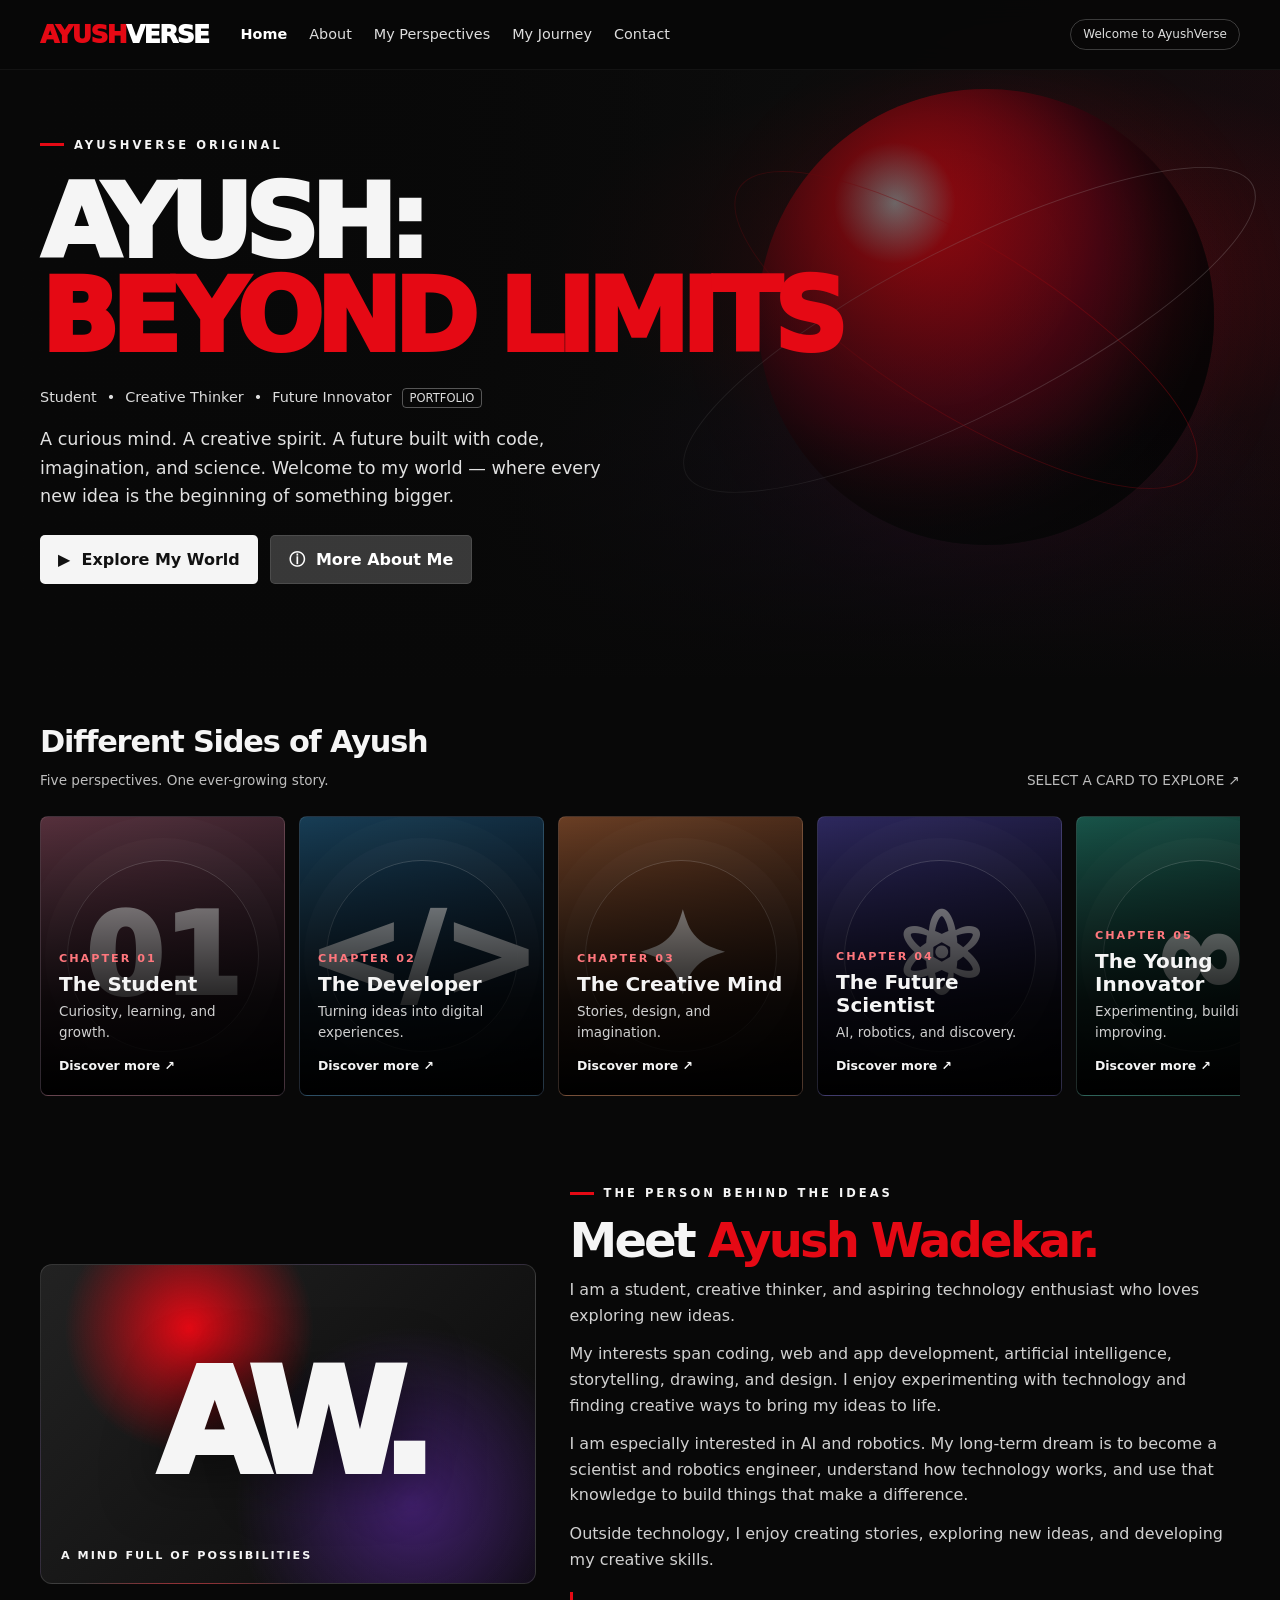
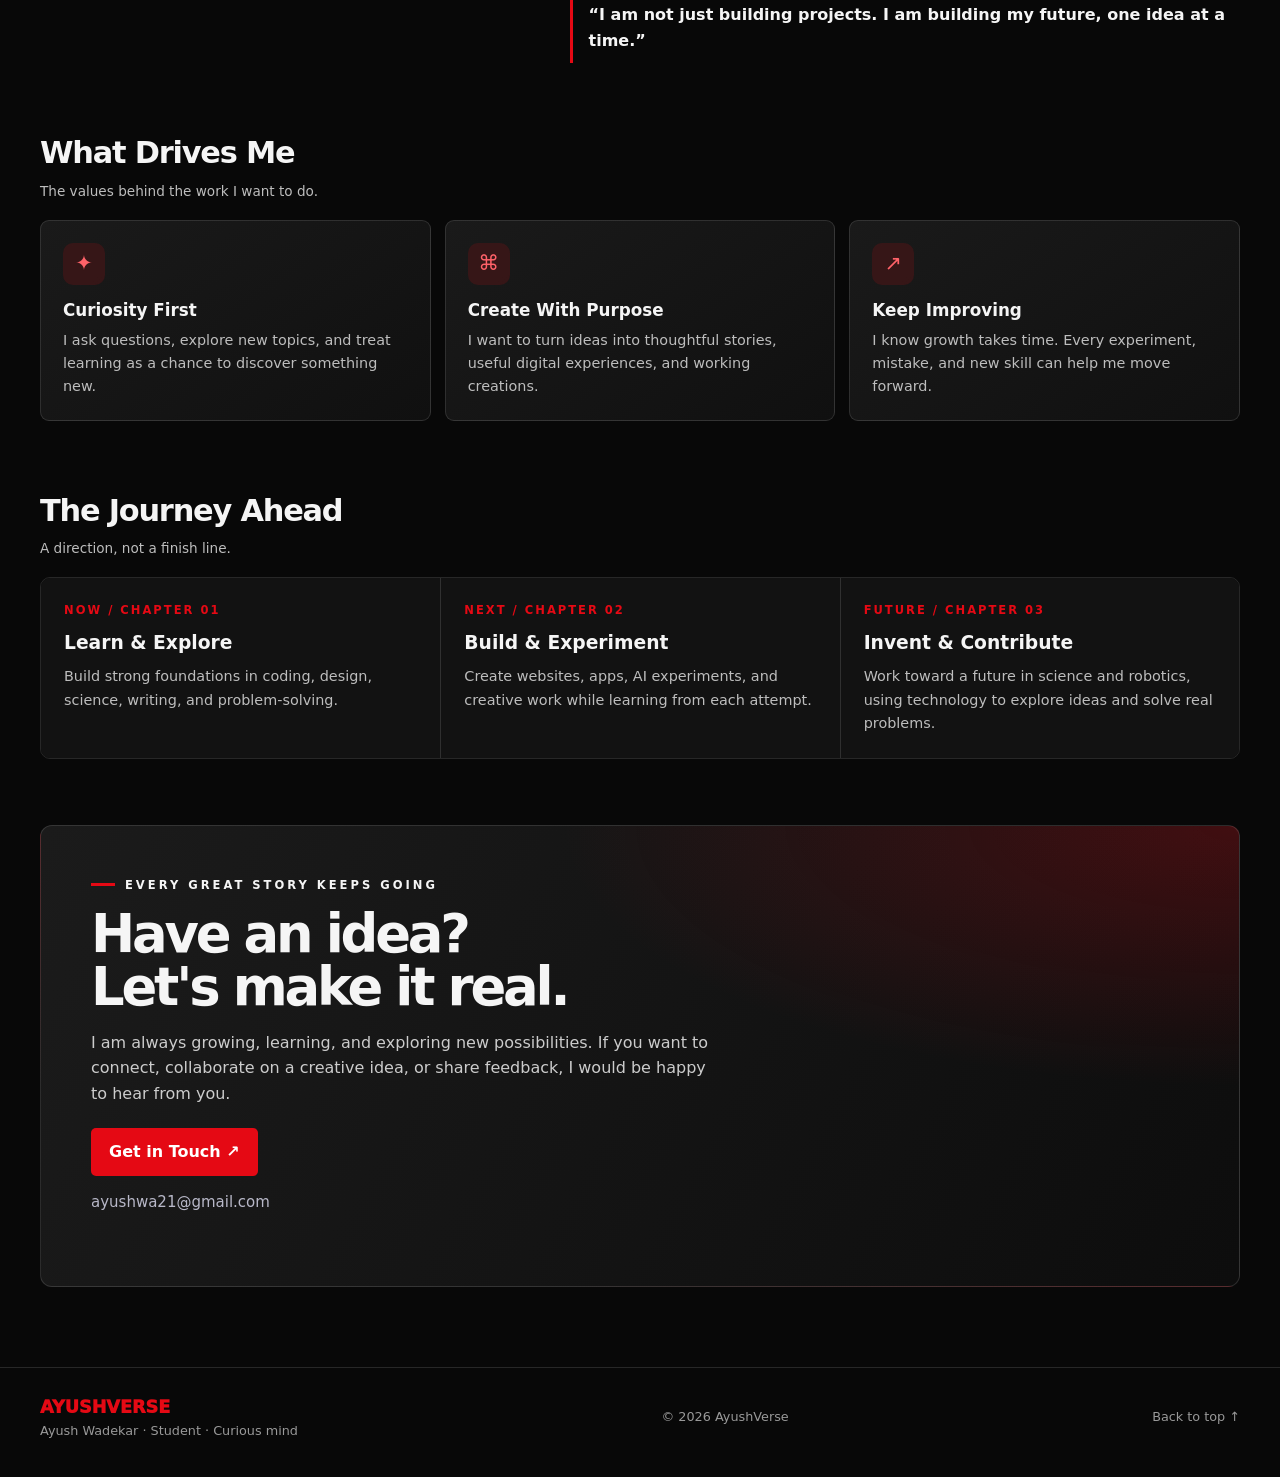
==== AyushVerse_Portfolio/AyushVerse_Portfolio/index.html @ e29a77bb "Update index.html" ====
<!DOCTYPE html>
<html lang="en">
<head>
  <meta charset="UTF-8">
  <meta name="viewport" content="width=device-width, initial-scale=1">
  <meta name="theme-color" content="#080808">
  <meta name="description" content="Ayush Wadekar — student, creative thinker, aspiring developer, and future scientist and robotics engineer.">

  <title>AyushVerse | Ayush: Beyond Limits</title>

  <!-- Intro animation stylesheet -->
  <link rel="stylesheet" href="style.css">

  <!-- Intro animation controller -->
  <script src="script.js" defer></script>

  <style>
    :root {
      --bg: #080808;
      --panel: #171717;
      --text: #f5f5f5;
      --muted: #bdbdbd;
      --red: #e50914;
      --line: #ffffff20;
      --max: 1200px;
    }

    * { box-sizing: border-box; }

    html {
      scroll-behavior: smooth;
      scroll-padding-top: 78px;
    }

    body {
      margin: 0;
      background: var(--bg);
      color: var(--text);
      font-family: Inter, system-ui, -apple-system, "Segoe UI", sans-serif;
      line-height: 1.6;
    }

    a { color: inherit; text-decoration: none; }
    button { font: inherit; }

    .nav {
      height: 70px;
      position: fixed;
      inset: 0 0 auto;
      z-index: 20;
      background: #080808ef;
      backdrop-filter: blur(14px);
      border-bottom: 1px solid #ffffff0c;
    }

    .navin {
      height: 100%;
      width: min(var(--max), calc(100% - 40px));
      margin: auto;
      display: flex;
      align-items: center;
      gap: 32px;
    }

    .brand {
      font-weight: 950;
      letter-spacing: -1.5px;
      font-size: 1.55rem;
      color: var(--red);
      white-space: nowrap;
    }

    .brand span { color: white; }

    .links {
      display: flex;
      gap: 22px;
      color: #ddd;
      font-size: .9rem;
    }

    .links a:hover,
    .links a.active {
      color: white;
      font-weight: 700;
    }

    .navtag {
      margin-left: auto;
      border: 1px solid #ffffff35;
      border-radius: 30px;
      padding: 5px 12px;
      color: #ddd;
      font-size: .75rem;
    }

    .menu {
      display: none;
      background: transparent;
      color: white;
      border: 1px solid var(--line);
      border-radius: 7px;
      padding: 6px 10px;
    }

    .hero {
      min-height: 680px;
      display: flex;
      align-items: center;
      position: relative;
      overflow: hidden;
      padding: 125px 24px 85px;
      background:
        radial-gradient(ellipse at 78% 38%, #e509143d, transparent 32%),
        radial-gradient(ellipse at 70% 80%, #51207838, transparent 32%),
        linear-gradient(110deg, #080808, #101010 55%, #1c090e);
    }

    .hero:after {
      content: "";
      position: absolute;
      inset: 0;
      pointer-events: none;
      background:
        linear-gradient(90deg, #080808 0%, #080808e8 34%, #08080852 76%, #08080825),
        linear-gradient(0deg, #080808, transparent 38%);
    }

    .art {
      position: absolute;
      width: min(56vw, 670px);
      height: 560px;
      right: 1%;
      top: 9%;
      opacity: .8;
    }

    .orb {
      position: absolute;
      width: 68%;
      aspect-ratio: 1;
      right: 8%;
      top: 5%;
      border-radius: 50%;
      background: radial-gradient(circle at 30% 25%, #ffffffc9, #e50914 13%, #640416 45%, #080808 73%);
      box-shadow: inset -45px -40px 80px #000b, 0 0 100px #e5091420;
    }

    .ring {
      position: absolute;
      width: 95%;
      height: 30%;
      top: 33%;
      right: -3%;
      border: 1px solid #ffffff40;
      border-radius: 50%;
      transform: rotate(-27deg);
    }

    .ring.r2 {
      width: 80%;
      right: 5%;
      transform: rotate(32deg);
      border-color: #e5091470;
    }

    .hero-in {
      width: min(var(--max), 100%);
      margin: auto;
      position: relative;
      z-index: 2;
    }

    .eyebrow {
      text-transform: uppercase;
      font-size: .72rem;
      font-weight: 850;
      letter-spacing: 3px;
      display: flex;
      align-items: center;
      gap: 10px;
    }

    .eyebrow:before {
      content: "";
      height: 3px;
      width: 24px;
      background: var(--red);
    }

    h1 {
      font-size: clamp(3.4rem, 8vw, 7.4rem);
      line-height: .92;
      letter-spacing: -.075em;
      text-transform: uppercase;
      margin: 22px 0;
      font-weight: 950;
    }

    h1 span {
      display: block;
      color: var(--red);
    }

    .meta {
      display: flex;
      flex-wrap: wrap;
      gap: 10px;
      align-items: center;
      color: #ddd;
      font-size: .9rem;
      margin-bottom: 16px;
    }

    .tag {
      border: 1px solid #ffffff50;
      border-radius: 4px;
      padding: 0 7px;
      font-size: .72rem;
    }

    .intro {
      max-width: 580px;
      color: #e1e1e1;
      font-size: 1.1rem;
      margin: 0 0 25px;
    }

    .actions {
      display: flex;
      flex-wrap: wrap;
      gap: 12px;
    }

    .btn {
      display: inline-flex;
      align-items: center;
      gap: 9px;
      justify-content: center;
      padding: 11px 18px;
      border-radius: 5px;
      border: 0;
      font-weight: 800;
      cursor: pointer;
      transition: .2s;
    }

    .btn:hover { transform: translateY(-2px); }
    .white { background: #f5f5f5; color: #111; }
    .gray { background: #ffffff32; color: white; border: 1px solid #ffffff1a; }
    .red { background: var(--red); color: white; }

    .wrap {
      width: min(var(--max), calc(100% - 44px));
      margin: auto;
    }

    .section { padding: 38px 0 28px; }

    .heading {
      display: flex;
      justify-content: space-between;
      align-items: end;
      gap: 18px;
      margin-bottom: 17px;
    }

    .heading h2 {
      font-size: clamp(1.4rem, 3vw, 1.9rem);
      letter-spacing: -.04em;
      margin: 0;
    }

    .heading p {
      color: var(--muted);
      font-size: .85rem;
      margin: 3px 0 0;
    }

    .cards {
      display: grid;
      grid-auto-flow: column;
      grid-auto-columns: 245px;
      gap: 14px;
      overflow-x: auto;
      padding: 8px 3px 22px;
      scroll-snap-type: x mandatory;
      scrollbar-color: #444 transparent;
    }

    .card {
      height: 280px;
      position: relative;
      isolation: isolate;
      overflow: hidden;
      border: 1px solid #ffffff18;
      border-radius: 8px;
      cursor: pointer;
      scroll-snap-align: start;
      background: linear-gradient(145deg, var(--c1), var(--c2));
      transition: transform .22s, box-shadow .22s;
    }

    .card:hover,
    .card:focus-visible {
      transform: scale(1.035);
      box-shadow: 0 15px 38px #0009;
      outline: none;
    }

    .card:before {
      content: "";
      position: absolute;
      inset: 0;
      z-index: -1;
      background: linear-gradient(0deg, #000 0%, #000c 34%, transparent 100%);
    }

    .symbol {
      position: absolute;
      z-index: -2;
      inset: 0;
      display: grid;
      place-items: center;
      font-size: 7rem;
      font-weight: 950;
      opacity: .7;
    }

    .symbol:after {
      content: "";
      position: absolute;
      width: 190px;
      height: 190px;
      border: 1px solid #ffffff50;
      border-radius: 50%;
      box-shadow: 0 0 0 22px #ffffff09, 0 0 0 45px #ffffff06;
    }

    .cardtext {
      position: absolute;
      bottom: 0;
      padding: 18px;
    }

    .num {
      font-size: .7rem;
      letter-spacing: 2px;
      font-weight: 900;
      color: #ff777d;
    }

    .card h3 {
      font-size: 1.25rem;
      line-height: 1.15;
      margin: 5px 0;
    }

    .card p {
      font-size: .84rem;
      color: #d0d0d0;
      margin: 0;
    }

    .more {
      display: inline-block;
      margin-top: 12px;
      font-weight: 800;
      font-size: .78rem;
    }

    .about {
      display: grid;
      grid-template-columns: .85fr 1.15fr;
      gap: 34px;
      align-items: center;
    }

    .portrait {
      min-height: 320px;
      border: 1px solid var(--line);
      border-radius: 12px;
      display: grid;
      place-items: center;
      position: relative;
      overflow: hidden;
      background:
        radial-gradient(circle at 30% 20%, #e50914, transparent 29%),
        radial-gradient(circle at 75% 75%, #41206d, transparent 40%),
        linear-gradient(135deg, #222, #090909);
    }

    .monogram {
      font-size: clamp(6rem, 12vw, 9rem);
      font-weight: 1000;
      letter-spacing: -.1em;
      text-shadow: 0 8px 55px #0009;
    }

    .stamp {
      position: absolute;
      bottom: 18px;
      left: 20px;
      font-size: .7rem;
      font-weight: 800;
      letter-spacing: 2px;
    }

    .about h2 {
      font-size: clamp(2rem, 4vw, 3rem);
      line-height: 1.05;
      letter-spacing: -.06em;
      margin: 12px 0;
    }

    .about h2 span { color: var(--red); }

    .about p {
      color: #d0d0d0;
      margin: 0 0 13px;
    }

    .quote {
      border-left: 3px solid var(--red);
      padding: 10px 0 10px 16px;
      margin-top: 20px;
      font-weight: 800;
    }

    .values {
      display: grid;
      grid-template-columns: repeat(3, 1fr);
      gap: 14px;
    }

    .value {
      padding: 22px;
      border: 1px solid var(--line);
      border-radius: 9px;
      background: linear-gradient(145deg, #1a1a1a, #101010);
    }

    .ico {
      width: 42px;
      height: 42px;
      display: grid;
      place-items: center;
      background: #e5091424;
      color: #ff6269;
      border-radius: 10px;
      font-size: 1.3rem;
    }

    .value h3 {
      margin: 12px 0 5px;
      font-size: 1.05rem;
    }

    .value p,
    .step p {
      margin: 0;
      color: var(--muted);
      font-size: .9rem;
    }

    .journey {
      display: grid;
      grid-template-columns: repeat(3, 1fr);
      border: 1px solid var(--line);
      border-radius: 10px;
      overflow: hidden;
    }

    .step {
      padding: 23px;
      background: #121212;
    }

    .step + .step { border-left: 1px solid var(--line); }

    .stepnum {
      font-size: .72rem;
      color: var(--red);
      letter-spacing: 2px;
      font-weight: 900;
    }

    .step h3 { margin: 8px 0; }

    .contact {
      border: 1px solid var(--line);
      border-radius: 12px;
      padding: clamp(26px, 5vw, 50px);
      background:
        radial-gradient(ellipse at 100% 0%, #e509143b, transparent 40%),
        linear-gradient(120deg, #1b1b1b, #0d0d0d);
    }

    .contact h2 {
      font-size: clamp(2rem, 5vw, 3.3rem);
      line-height: 1;
      letter-spacing: -.06em;
      margin: 14px 0;
    }

    .contact p {
      max-width: 620px;
      color: #ccc;
      margin-bottom: 22px;
    }

    .contact-email {
      margin-top: 14px;
      font-size: 15px;
    }

    .contact-email a {
      color: #b8b8c8;
      text-decoration: none;
      transition: color .3s ease;
    }

    .contact-email a:hover { color: var(--red); }

    footer {
      margin-top: 52px;
      border-top: 1px solid var(--line);
      padding: 25px 0 35px;
      color: #999;
      font-size: .8rem;
    }

    .foot {
      display: flex;
      align-items: center;
      justify-content: space-between;
      gap: 15px;
      flex-wrap: wrap;
    }

    .footbrand {
      font-size: 1.1rem;
      font-weight: 950;
      color: var(--red);
    }

    .modalbg {
      position: fixed;
      z-index: 80;
      inset: 0;
      background: #000c;
      backdrop-filter: blur(8px);
      display: none;
      align-items: center;
      justify-content: center;
      padding: 20px;
    }

    .modalbg.open { display: flex; }

    .modal {
      width: min(620px, 100%);
      border: 1px solid #ffffff2b;
      border-radius: 12px;
      overflow: hidden;
      background: #171717;
      box-shadow: 0 24px 90px #000b;
      animation: pop .18s ease-out;
    }

    .modalhead {
      padding: 24px 26px;
      background: linear-gradient(120deg, #301014, #171717);
      border-bottom: 1px solid var(--line);
    }

    .close {
      float: right;
      background: #0005;
      color: white;
      border: 1px solid #ffffff45;
      border-radius: 50%;
      width: 34px;
      height: 34px;
      font-size: 1.2rem;
      cursor: pointer;
    }

    .modalhead h2 {
      font-size: 2rem;
      line-height: 1.1;
      margin: 13px 0 0;
      letter-spacing: -.05em;
    }

    .modalbody { padding: 23px 26px 27px; }

    .modalbody p {
      color: #d0d0d0;
      margin: 0 0 13px;
    }

    .tags {
      display: flex;
      gap: 8px;
      flex-wrap: wrap;
      margin-top: 17px;
    }

    .tags span {
      border: 1px solid var(--line);
      border-radius: 30px;
      padding: 4px 10px;
      font-size: .78rem;
      color: #ddd;
    }

    .reveal {
      opacity: 0;
      transform: translateY(17px);
      transition: opacity .6s, transform .6s;
    }

    .reveal.visible {
      opacity: 1;
      transform: none;
    }

    @keyframes pop {
      from { opacity: 0; transform: translateY(8px); }
      to { opacity: 1; transform: none; }
    }

    @media (max-width: 800px) {
      .navin { gap: 18px; }
      .links { gap: 13px; font-size: .82rem; }
      .navtag { display: none; }
      .art { right: -18%; width: 75vw; opacity: .55; }
      .about { grid-template-columns: 1fr; }
      .portrait { min-height: 235px; }
      .values { grid-template-columns: 1fr 1fr; }
    }

    @media (max-width: 620px) {
      .nav { height: 63px; }
      .navin { width: calc(100% - 28px); }
      .brand { font-size: 1.35rem; }
      .menu { display: block; margin-left: auto; }

      .links {
        display: none;
        position: absolute;
        top: 62px;
        left: 0;
        right: 0;
        padding: 18px 22px 22px;
        background: #080808f7;
        border-bottom: 1px solid var(--line);
        flex-direction: column;
        align-items: flex-start;
        gap: 16px;
      }

      .links.open { display: flex; }

      .hero {
        min-height: 630px;
        padding: 108px 20px 70px;
      }

      .art {
        width: 100vw;
        right: -43%;
        top: 7%;
        opacity: .36;
      }

      .hero:after {
        background:
          linear-gradient(90deg, #080808b8, #08080877),
          linear-gradient(0deg, #080808, transparent 55%);
      }

      .wrap { width: calc(100% - 32px); }
      .section { padding: 30px 0 23px; }

      .heading {
        align-items: flex-start;
        flex-direction: column;
        gap: 2px;
      }

      .cards { grid-auto-columns: 220px; }
      .values, .journey { grid-template-columns: 1fr; }

      .step + .step {
        border-left: 0;
        border-top: 1px solid var(--line);
      }

      .modalhead,
      .modalbody {
        padding-left: 20px;
        padding-right: 20px;
      }
    }

    @media (prefers-reduced-motion: reduce) {
      *,
      *:before,
      *:after {
        scroll-behavior: auto !important;
        animation-duration: .01ms !important;
        transition-duration: .01ms !important;
      }

      .reveal {
        opacity: 1;
        transform: none;
      }
    }
  </style>
</head>

<body>

  <!-- NETFLIX-INSPIRED OPENING ANIMATION -->
  <div id="intro-screen" aria-label="AyushVerse intro">
    <div class="intro-glow"></div>
    <div class="intro-mark">A</div>
    <div class="intro-name">AYUSHVERSE</div>
  </div>

  <!-- NAVIGATION -->
  <header class="nav">
    <div class="navin">
      <a class="brand" href="#home">AYUSH<span>VERSE</span></a>

      <nav class="links" id="links">
        <a href="#home" class="active">Home</a>
        <a href="#about">About</a>
        <a href="#perspectives">My Perspectives</a>
        <a href="#journey">My Journey</a>
        <a href="#contact">Contact</a>
      </nav>

      <span class="navtag">Welcome to AyushVerse</span>

      <button
        class="menu"
        id="menu"
        aria-label="Toggle navigation"
        aria-expanded="false"
      >☰</button>
    </div>
  </header>

  <main>

    <!-- HERO -->
    <section class="hero" id="home">
      <div class="art" aria-hidden="true">
        <div class="orb"></div>
        <div class="ring"></div>
        <div class="ring r2"></div>
      </div>

      <div class="hero-in">
        <div class="eyebrow">AYUSHVERSE ORIGINAL</div>

        <h1>AYUSH:<span>BEYOND LIMITS</span></h1>

        <div class="meta">
          <span>Student</span> •
          <span>Creative Thinker</span> •
          <span>Future Innovator</span>
          <span class="tag">PORTFOLIO</span>
        </div>

        <p class="intro">
          A curious mind. A creative spirit. A future built with code,
          imagination, and science.
          Welcome to my world — where every new idea is the beginning
          of something bigger.
        </p>

        <div class="actions">
          <a class="btn white" href="#perspectives">
            ▶ &nbsp;Explore My World
          </a>

          <a class="btn gray" href="#about">
            ⓘ &nbsp;More About Me
          </a>
        </div>
      </div>
    </section>

    <div class="wrap">

      <!-- FIVE PERSPECTIVES -->
      <section class="section reveal" id="perspectives">
        <div class="heading">
          <div>
            <h2>Different Sides of Ayush</h2>
            <p>Five perspectives. One ever-growing story.</p>
          </div>
          <p>SELECT A CARD TO EXPLORE ↗</p>
        </div>

        <div class="cards">

          <article class="card" tabindex="0" role="button"
            data-card="student"
            style="--c1:#56303c;--c2:#171018">
            <div class="symbol">01</div>
            <div class="cardtext">
              <div class="num">CHAPTER 01</div>
              <h3>The Student</h3>
              <p>Curiosity, learning, and growth.</p>
              <span class="more">Discover more ↗</span>
            </div>
          </article>

          <article class="card" tabindex="0" role="button"
            data-card="developer"
            style="--c1:#173d55;--c2:#080e19">
            <div class="symbol">&lt;/&gt;</div>
            <div class="cardtext">
              <div class="num">CHAPTER 02</div>
              <h3>The Developer</h3>
              <p>Turning ideas into digital experiences.</p>
              <span class="more">Discover more ↗</span>
            </div>
          </article>

          <article class="card" tabindex="0" role="button"
            data-card="creative"
            style="--c1:#6a3e24;--c2:#1a0e0a">
            <div class="symbol">✦</div>
            <div class="cardtext">
              <div class="num">CHAPTER 03</div>
              <h3>The Creative Mind</h3>
              <p>Stories, design, and imagination.</p>
              <span class="more">Discover more ↗</span>
            </div>
          </article>

          <article class="card" tabindex="0" role="button"
            data-card="scientist"
            style="--c1:#2d285e;--c2:#0a0a18">
            <div class="symbol">⚛</div>
            <div class="cardtext">
              <div class="num">CHAPTER 04</div>
              <h3>The Future Scientist</h3>
              <p>AI, robotics, and discovery.</p>
              <span class="more">Discover more ↗</span>
            </div>
          </article>

          <article class="card" tabindex="0" role="button"
            data-card="innovator"
            style="--c1:#185449;--c2:#081311">
            <div class="symbol">∞</div>
            <div class="cardtext">
              <div class="num">CHAPTER 05</div>
              <h3>The Young Innovator</h3>
              <p>Experimenting, building, and improving.</p>
              <span class="more">Discover more ↗</span>
            </div>
          </article>

        </div>
      </section>

      <!-- ABOUT ME -->
      <section class="section reveal" id="about">
        <div class="about">

          <div class="portrait" aria-label="AyushVerse initials artwork">
            <div class="monogram">AW.</div>
            <div class="stamp">A MIND FULL OF POSSIBILITIES</div>
          </div>

          <div>
            <div class="eyebrow">THE PERSON BEHIND THE IDEAS</div>

            <h2>Meet <span>Ayush Wadekar.</span></h2>

            <p>
              I am a student, creative thinker, and aspiring technology
              enthusiast who loves exploring new ideas.
            </p>

            <p>
              My interests span coding, web and app development,
              artificial intelligence, storytelling, drawing, and design.
              I enjoy experimenting with technology and finding creative
              ways to bring my ideas to life.
            </p>

            <p>
              I am especially interested in AI and robotics. My long-term
              dream is to become a scientist and robotics engineer,
              understand how technology works, and use that knowledge
              to build things that make a difference.
            </p>

            <p>
              Outside technology, I enjoy creating stories, exploring
              new ideas, and developing my creative skills.
            </p>

            <div class="quote">
              “I am not just building projects.
              I am building my future, one idea at a time.”
            </div>
          </div>

        </div>
      </section>

      <!-- VALUES -->
      <section class="section reveal" id="values">
        <div class="heading">
          <div>
            <h2>What Drives Me</h2>
            <p>The values behind the work I want to do.</p>
          </div>
        </div>

        <div class="values">

          <article class="value">
            <div class="ico">✦</div>
            <h3>Curiosity First</h3>
            <p>
              I ask questions, explore new topics, and treat learning
              as a chance to discover something new.
            </p>
          </article>

          <article class="value">
            <div class="ico">⌘</div>
            <h3>Create With Purpose</h3>
            <p>
              I want to turn ideas into thoughtful stories, useful
              digital experiences, and working creations.
            </p>
          </article>

          <article class="value">
            <div class="ico">↗</div>
            <h3>Keep Improving</h3>
            <p>
              I know growth takes time. Every experiment, mistake,
              and new skill can help me move forward.
            </p>
          </article>

        </div>
      </section>

      <!-- JOURNEY -->
      <section class="section reveal" id="journey">
        <div class="heading">
          <div>
            <h2>The Journey Ahead</h2>
            <p>A direction, not a finish line.</p>
          </div>
        </div>

        <div class="journey">

          <article class="step">
            <div class="stepnum">NOW / CHAPTER 01</div>
            <h3>Learn &amp; Explore</h3>
            <p>
              Build strong foundations in coding, design, science,
              writing, and problem-solving.
            </p>
          </article>

          <article class="step">
            <div class="stepnum">NEXT / CHAPTER 02</div>
            <h3>Build &amp; Experiment</h3>
            <p>
              Create websites, apps, AI experiments, and creative work
              while learning from each attempt.
            </p>
          </article>

          <article class="step">
            <div class="stepnum">FUTURE / CHAPTER 03</div>
            <h3>Invent &amp; Contribute</h3>
            <p>
              Work toward a future in science and robotics, using
              technology to explore ideas and solve real problems.
            </p>
          </article>

        </div>
      </section>

      <!-- CONTACT -->
      <section class="section reveal" id="contact">
        <div class="contact">
          <div class="eyebrow">EVERY GREAT STORY KEEPS GOING</div>

          <h2>Have an idea?<br>Let's make it real.</h2>

          <p>
            I am always growing, learning, and exploring new possibilities.
            If you want to connect, collaborate on a creative idea,
            or share feedback, I would be happy to hear from you.
          </p>

          <a class="btn red"
             href="mailto:ayushwa21@gmail.com"
             id="contactBtn">
            Get in Touch ↗
          </a>

          <p class="contact-email">
            <a href="mailto:ayushwa21@gmail.com">
              ayushwa21@gmail.com
            </a>
          </p>
        </div>
      </section>

    </div>
  </main>

  <!-- FOOTER -->
  <footer>
    <div class="wrap foot">
      <div>
        <div class="footbrand">AYUSHVERSE</div>
        <div>Ayush Wadekar · Student · Curious mind</div>
      </div>

      <div>© <span id="year"></span> AyushVerse</div>

      <a href="#home">Back to top ↑</a>
    </div>
  </footer>

  <!-- PERSPECTIVE DETAILS MODAL -->
  <div class="modalbg" id="modalbg"
       role="dialog"
       aria-modal="true"
       aria-labelledby="modalTitle">

    <div class="modal">
      <div class="modalhead">
        <button class="close" id="close"
                aria-label="Close dialog">×</button>

        <div class="eyebrow" id="modalEyebrow">CHAPTER</div>
        <h2 id="modalTitle">Perspective</h2>
      </div>

      <div class="modalbody">
        <p id="desc"></p>
        <p id="extra"></p>
        <div class="tags" id="tags"></div>
      </div>
    </div>
  </div>

  <!-- EXISTING WEBSITE JAVASCRIPT -->
  <script>
    const details = {
      student: {
        eyebrow: "CHAPTER 01 · CURIOSITY",
        title: "The Student",
        desc: "I believe learning is more than remembering facts. Every new concept is a chance to ask questions, discover possibilities, and build understanding.",
        extra: "I want to keep developing my knowledge, strengthen my problem-solving skills, and stay open to ideas from different subjects.",
        tags: ["Learning", "Curiosity", "Growth", "Problem-solving"]
      },

      developer: {
        eyebrow: "CHAPTER 02 · DIGITAL BUILDING",
        title: "The Developer",
        desc: "I am learning to turn ideas into digital experiences through programming, website development, and app creation.",
        extra: "My goal is to build useful, beautiful, and functional technology. I treat each project as a chance to practice, experiment, and improve.",
        tags: ["Coding", "Web development", "App development", "Technology"]
      },

      creative: {
        eyebrow: "CHAPTER 03 · IMAGINATION",
        title: "The Creative Mind",
        desc: "I enjoy storytelling, drawing, calligraphy, design, and turning ordinary ideas into something special.",
        extra: "Creativity helps me look at a challenge from different angles and imagine possibilities that may not be obvious at first.",
        tags: ["Storytelling", "Drawing", "Calligraphy", "Design"]
      },

      scientist: {
        eyebrow: "CHAPTER 04 · DISCOVERY",
        title: "The Future Scientist",
        desc: "I am fascinated by artificial intelligence, robotics, science, and the ways intelligent machines can help people.",
        extra: "My long-term dream is to become a scientist and robotics engineer. I want to understand how things work and use that knowledge to build meaningful solutions.",
        tags: ["Artificial intelligence", "Robotics", "Science", "Innovation"]
      },

      innovator: {
        eyebrow: "CHAPTER 05 · WHAT COMES NEXT",
        title: "The Young Innovator",
        desc: "I want to do more than imagine the future. I want to experiment, learn new skills, create, and gradually turn ambitious ideas into reality.",
        extra: "For me, innovation begins with curiosity and grows through practice, patience, and the willingness to try again.",
        tags: ["Vision", "Experimentation", "Building", "Improvement"]
      }
    };

    const bg = document.getElementById("modalbg");
    let previousFocus;

    function openCard(key) {
      const d = details[key];
      if (!d) return;

      previousFocus = document.activeElement;

      document.getElementById("modalEyebrow").textContent = d.eyebrow;
      document.getElementById("modalTitle").textContent = d.title;
      document.getElementById("desc").textContent = d.desc;
      document.getElementById("extra").textContent = d.extra;

      const tags = document.getElementById("tags");

      tags.replaceChildren(
        ...d.tags.map(t => {
          const s = document.createElement("span");
          s.textContent = t;
          return s;
        })
      );

      bg.classList.add("open");
      document.body.style.overflow = "hidden";
      document.getElementById("close").focus();
    }

    function closeModal() {
      bg.classList.remove("open");
      document.body.style.overflow = "";

      if (previousFocus) previousFocus.focus();
    }

    document.querySelectorAll("[data-card]").forEach(card => {
      card.addEventListener("click", () => {
        openCard(card.dataset.card);
      });

      card.addEventListener("keydown", event => {
        if (event.key === "Enter" || event.key === " ") {
          event.preventDefault();
          openCard(card.dataset.card);
        }
      });
    });

    document.getElementById("close").addEventListener("click", closeModal);

    bg.addEventListener("click", event => {
      if (event.target === bg) closeModal();
    });

    document.addEventListener("keydown", event => {
      if (event.key === "Escape" && bg.classList.contains("open")) {
        closeModal();
      }
    });

    const menu = document.getElementById("menu");
    const links = document.getElementById("links");

    menu.addEventListener("click", () => {
      const open = links.classList.toggle("open");

      menu.setAttribute("aria-expanded", String(open));
      menu.textContent = open ? "×" : "☰";
    });

    links.querySelectorAll("a").forEach(link => {
      link.addEventListener("click", () => {
        links.classList.remove("open");
        menu.setAttribute("aria-expanded", "false");
        menu.textContent = "☰";
      });
    });

    document.getElementById("year").textContent =
      new Date().getFullYear();

    const reveal = new IntersectionObserver(entries => {
      entries.forEach(entry => {
        if (entry.isIntersecting) {
          entry.target.classList.add("visible");
          reveal.unobserve(entry.target);
        }
      });
    }, { threshold: 0.12 });

    document.querySelectorAll(".reveal").forEach(element => {
      reveal.observe(element);
    });

    const navObs = new IntersectionObserver(entries => {
      entries.forEach(entry => {
        if (entry.isIntersecting) {
          document.querySelectorAll(".links a").forEach(link => {
            link.classList.toggle(
              "active",
              link.getAttribute("href") === "#" + entry.target.id
            );
          });
        }
      });
    }, { rootMargin: "-35% 0px -55% 0px" });

    ["home", "about", "perspectives", "journey", "contact"].forEach(id => {
      const section = document.getElementById(id);
      if (section) navObs.observe(section);
    });
  </script>

</body>
</html>
---- AyushVerse_Portfolio/AyushVerse_Portfolio/style.css ----
/* AYUSHVERSE CINEMATIC INTRO */

#intro-screen {
  position: fixed;
  inset: 0;
  z-index: 99999;
  background: #050505;
  display: flex;
  flex-direction: column;
  align-items: center;
  justify-content: center;
  overflow: hidden;
  animation: intro-exit 0.8s ease 3.2s forwards;
}

.intro-glow {
  position: absolute;
  width: 12px;
  height: 120%;
  background: #e50914;
  box-shadow: 0 0 35px 12px #e50914;
  transform: rotate(20deg) scaleY(0);
  animation: intro-streak 1.3s ease-out 0.25s forwards;
}

.intro-mark {
  z-index: 1;
  color: #e50914;
  font-size: clamp(120px, 25vw, 230px);
  font-weight: 1000;
  line-height: 1;
  text-shadow: 0 0 35px #e5091470;
  opacity: 0;
  transform: scale(1.8);
  animation: intro-logo 1.2s ease-out 0.7s forwards;
}

.intro-name {
  z-index: 1;
  margin-top: 15px;
  color: white;
  font-size: clamp(15px, 3vw, 25px);
  font-weight: 900;
  letter-spacing: 0.3em;
  opacity: 0;
  animation: intro-title 0.8s ease 1.7s forwards;
}

@keyframes intro-streak {
  0% { transform: rotate(20deg) scaleY(0); }
  50% { transform: rotate(20deg) scaleY(1); }
  100% { transform: rotate(20deg) scaleY(0.3); opacity: 0.25; }
}

@keyframes intro-logo {
  to { opacity: 1; transform: scale(1); }
}

@keyframes intro-title {
  to { opacity: 1; letter-spacing: 0.2em; }
}

@keyframes intro-exit {
  to {
    opacity: 0;
    visibility: hidden;
    pointer-events: none;
  }
}

@media (prefers-reduced-motion: reduce) {
  #intro-screen {
    animation-duration: 0.01ms;
    animation-delay: 0s;
  }
}
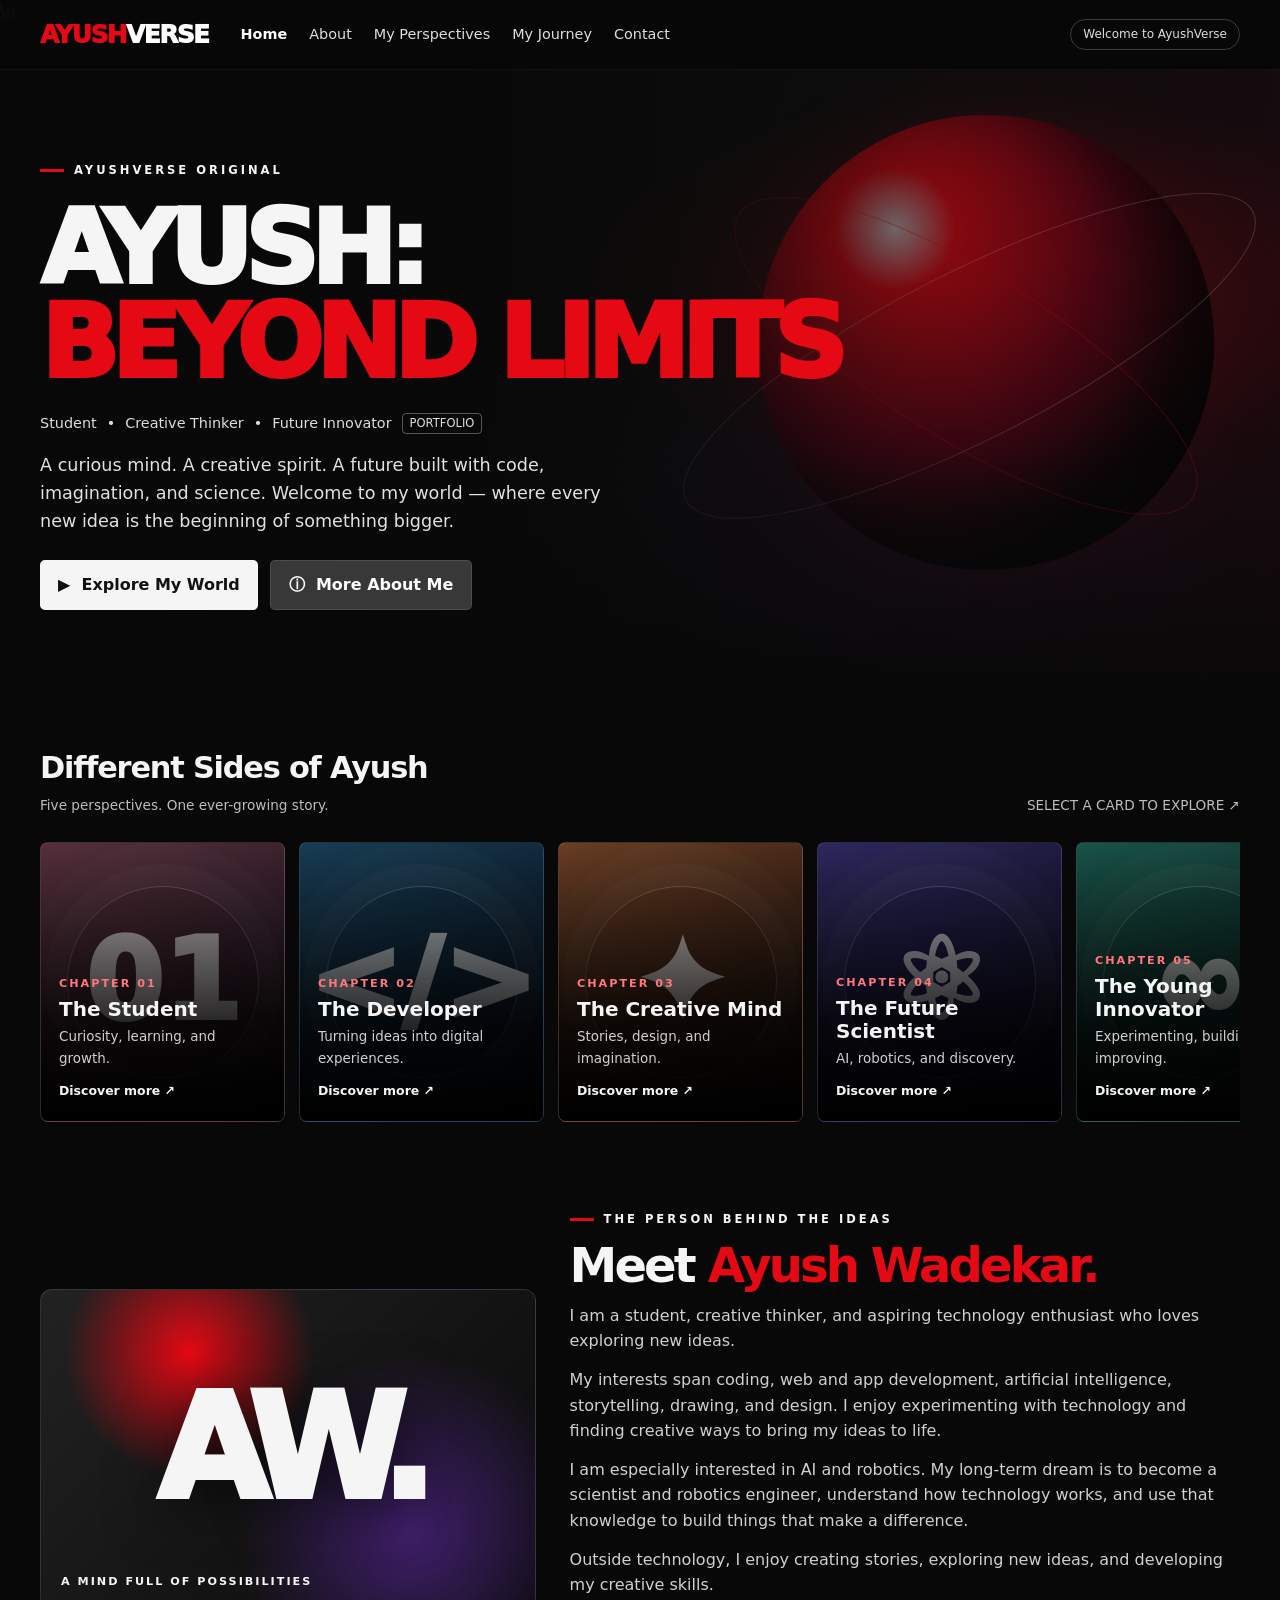
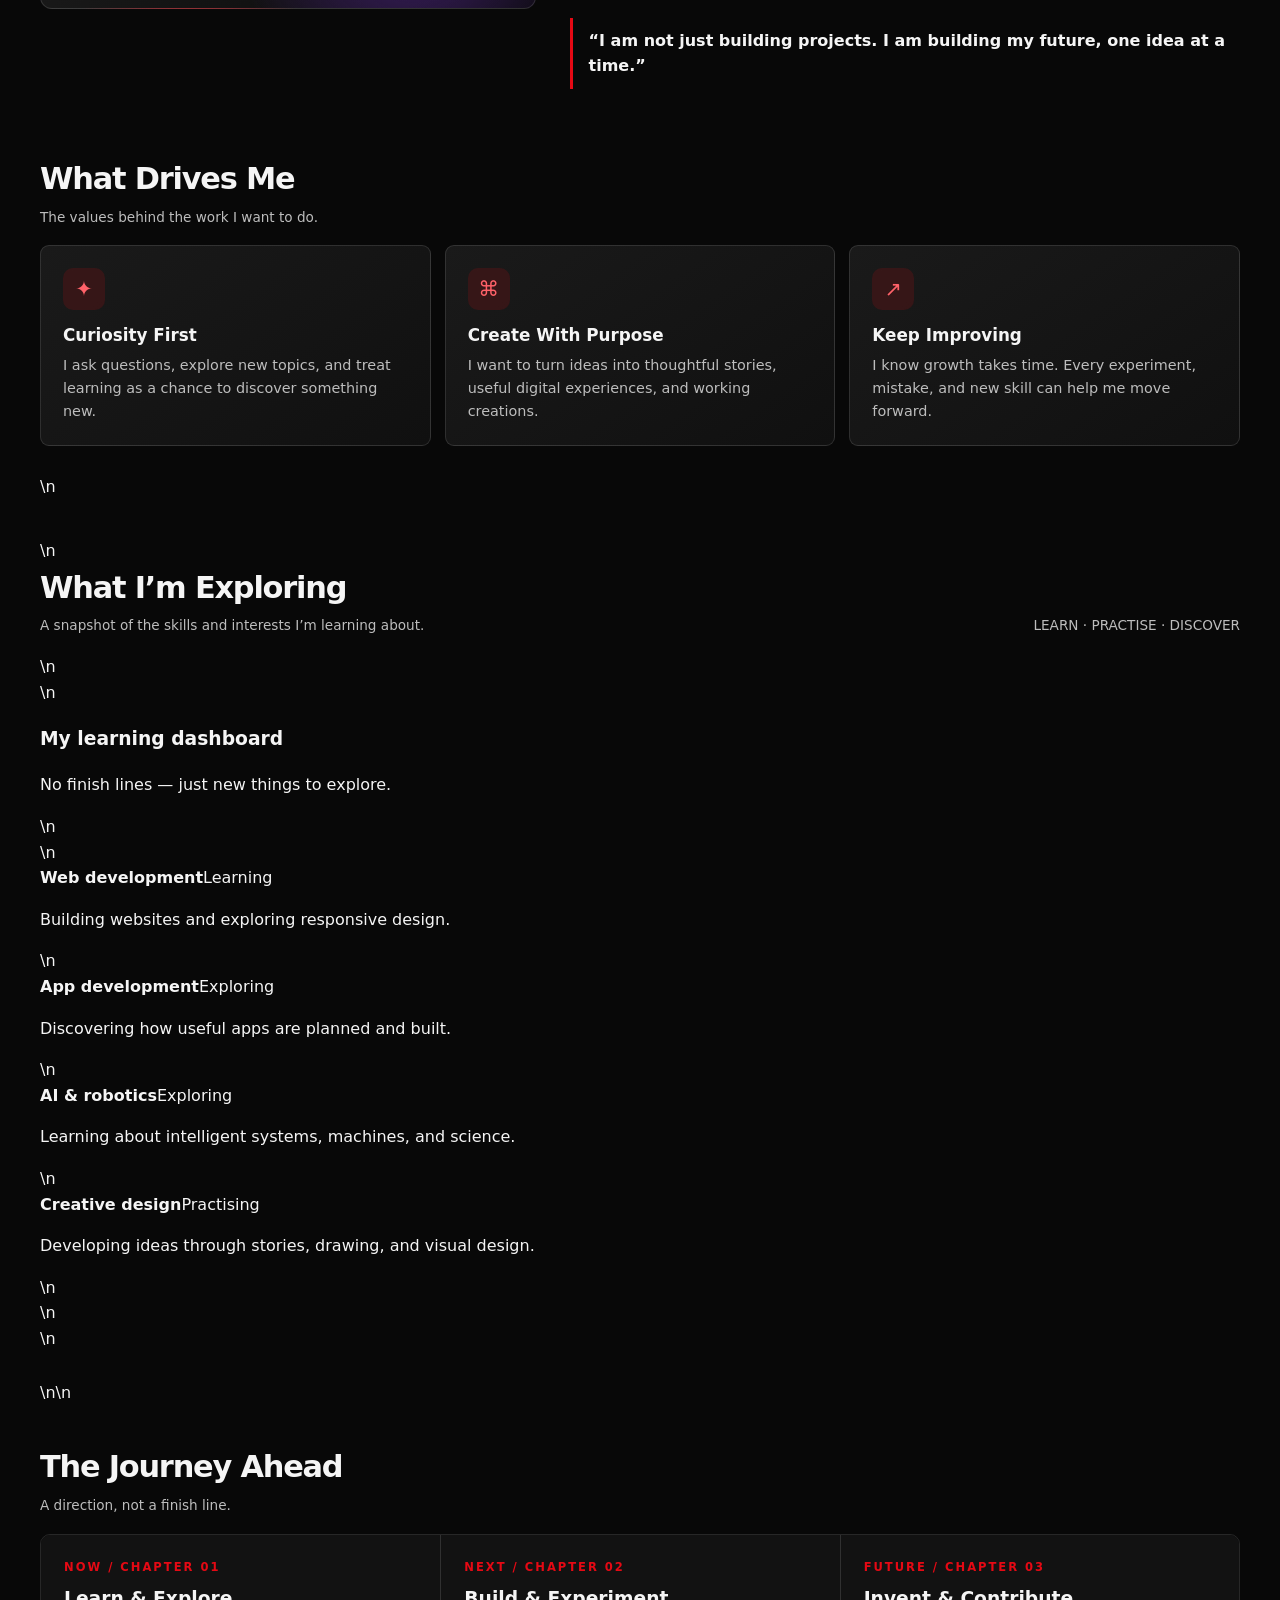
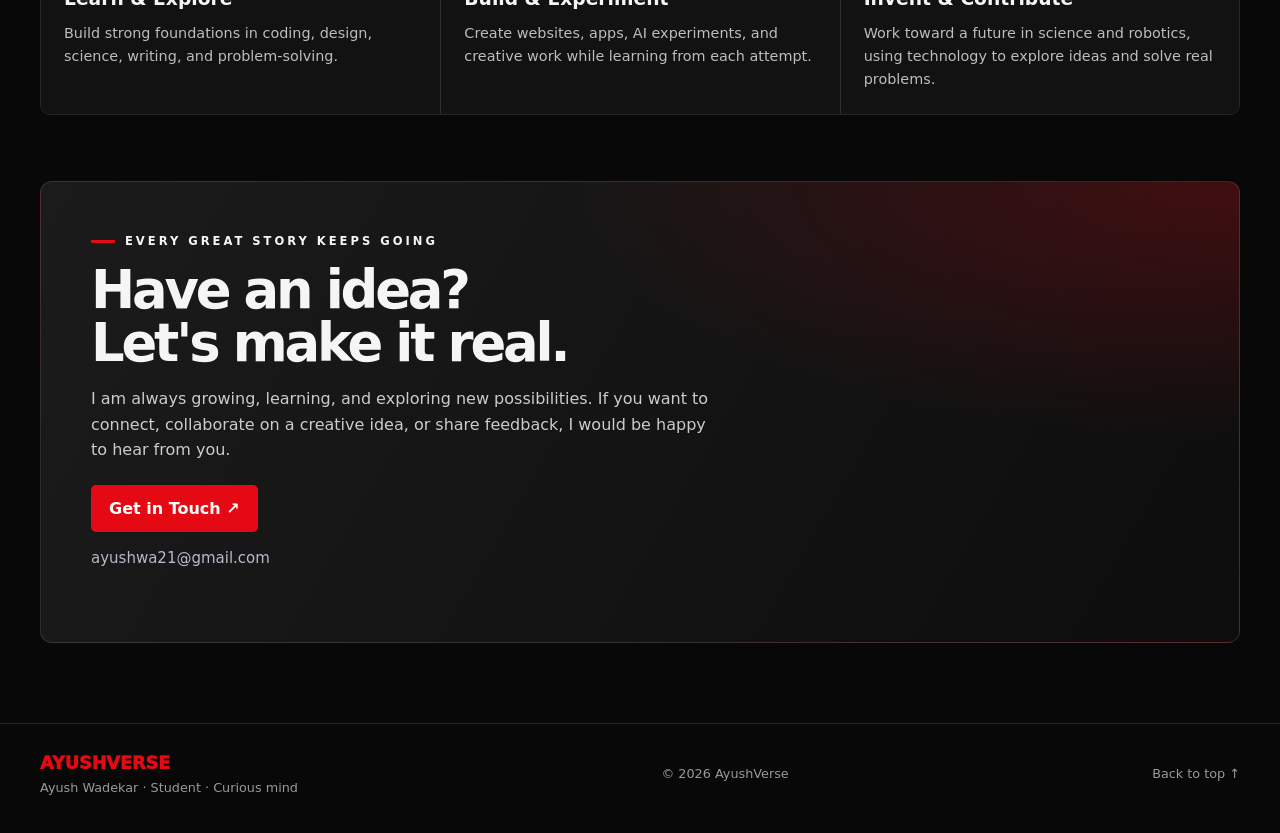
==== commit 9b382ae1: "Add AyushVerse interactive portfolio upgrades" ====
--- a/AyushVerse_Portfolio/AyushVerse_Portfolio/index.html
+++ b/AyushVerse_Portfolio/AyushVerse_Portfolio/index.html
@@ -10,7 +10,7 @@
   <title>AyushVerse | Ayush: Beyond Limits</title>
 
   <!-- Intro animation stylesheet -->
-  <link rel="stylesheet" href="style.css">
+  <link rel="stylesheet" href="style.css">\n  <link rel="stylesheet" href="enhancements.css">
 
   <!-- Intro animation controller -->
   <script src="script.js" defer></script>
@@ -729,7 +729,7 @@
   <div id="intro-screen" aria-label="AyushVerse intro">
     <div class="intro-glow"></div>
     <div class="intro-mark">A</div>
-    <div class="intro-name">AYUSHVERSE</div>
+    <div class="intro-name">AYUSHVERSE</div>\n    <button class="av-skip-intro" type="button">Skip intro ↗</button>
   </div>
 
   <!-- NAVIGATION -->
@@ -811,9 +811,7 @@
 
         <div class="cards">
 
-          <article class="card" tabindex="0" role="button"
-            data-card="student"
-            style="--c1:#56303c;--c2:#171018">
+          <a class="card" href="student.html" aria-label="Explore The Student" style="--c1:#56303c;--c2:#171018">
             <div class="symbol">01</div>
             <div class="cardtext">
               <div class="num">CHAPTER 01</div>
@@ -821,11 +819,9 @@
               <p>Curiosity, learning, and growth.</p>
               <span class="more">Discover more ↗</span>
             </div>
-          </article>
-
-          <article class="card" tabindex="0" role="button"
-            data-card="developer"
-            style="--c1:#173d55;--c2:#080e19">
+          </a>
+
+          <a class="card" href="developer.html" aria-label="Explore The Developer" style="--c1:#173d55;--c2:#080e19">
             <div class="symbol">&lt;/&gt;</div>
             <div class="cardtext">
               <div class="num">CHAPTER 02</div>
@@ -833,11 +829,9 @@
               <p>Turning ideas into digital experiences.</p>
               <span class="more">Discover more ↗</span>
             </div>
-          </article>
-
-          <article class="card" tabindex="0" role="button"
-            data-card="creative"
-            style="--c1:#6a3e24;--c2:#1a0e0a">
+          </a>
+
+          <a class="card" href="creative.html" aria-label="Explore The Creative Mind" style="--c1:#6a3e24;--c2:#1a0e0a">
             <div class="symbol">✦</div>
             <div class="cardtext">
               <div class="num">CHAPTER 03</div>
@@ -845,11 +839,9 @@
               <p>Stories, design, and imagination.</p>
               <span class="more">Discover more ↗</span>
             </div>
-          </article>
-
-          <article class="card" tabindex="0" role="button"
-            data-card="scientist"
-            style="--c1:#2d285e;--c2:#0a0a18">
+          </a>
+
+          <a class="card" href="scientist.html" aria-label="Explore The Future Scientist" style="--c1:#2d285e;--c2:#0a0a18">
             <div class="symbol">⚛</div>
             <div class="cardtext">
               <div class="num">CHAPTER 04</div>
@@ -857,11 +849,9 @@
               <p>AI, robotics, and discovery.</p>
               <span class="more">Discover more ↗</span>
             </div>
-          </article>
-
-          <article class="card" tabindex="0" role="button"
-            data-card="innovator"
-            style="--c1:#185449;--c2:#081311">
+          </a>
+
+          <a class="card" href="innovator.html" aria-label="Explore The Young Innovator" style="--c1:#185449;--c2:#081311">
             <div class="symbol">∞</div>
             <div class="cardtext">
               <div class="num">CHAPTER 05</div>
@@ -869,7 +859,7 @@
               <p>Experimenting, building, and improving.</p>
               <span class="more">Discover more ↗</span>
             </div>
-          </article>
+          </a>
 
         </div>
       </section>
@@ -962,7 +952,7 @@
         </div>
       </section>
 
-      <!-- JOURNEY -->
+      <!-- LEARNING DASHBOARD -->\n      <section class="section reveal" id="learning-dashboard">\n        <div class="heading"><div><h2>What I’m Exploring</h2><p>A snapshot of the skills and interests I’m learning about.</p></div><p>LEARN · PRACTISE · DISCOVER</p></div>\n        <div class="av-dashboard">\n          <div class="av-dashboard-head"><div><h3>My learning dashboard</h3><p>No finish lines — just new things to explore.</p></div></div>\n          <div class="av-status-grid">\n            <article class="av-status"><strong>Web development</strong><span>Learning</span><p>Building websites and exploring responsive design.</p></article>\n            <article class="av-status"><strong>App development</strong><span>Exploring</span><p>Discovering how useful apps are planned and built.</p></article>\n            <article class="av-status"><strong>AI &amp; robotics</strong><span>Exploring</span><p>Learning about intelligent systems, machines, and science.</p></article>\n            <article class="av-status"><strong>Creative design</strong><span>Practising</span><p>Developing ideas through stories, drawing, and visual design.</p></article>\n          </div>\n        </div>\n      </section>\n\n      <!-- JOURNEY -->
       <section class="section reveal" id="journey">
         <div class="heading">
           <div>
@@ -1047,140 +1037,13 @@
     </div>
   </footer>
 
-  <!-- PERSPECTIVE DETAILS MODAL -->
-  <div class="modalbg" id="modalbg"
-       role="dialog"
-       aria-modal="true"
-       aria-labelledby="modalTitle">
-
-    <div class="modal">
-      <div class="modalhead">
-        <button class="close" id="close"
-                aria-label="Close dialog">×</button>
-
-        <div class="eyebrow" id="modalEyebrow">CHAPTER</div>
-        <h2 id="modalTitle">Perspective</h2>
-      </div>
-
-      <div class="modalbody">
-        <p id="desc"></p>
-        <p id="extra"></p>
-        <div class="tags" id="tags"></div>
-      </div>
-    </div>
-  </div>
-
-  <!-- EXISTING WEBSITE JAVASCRIPT -->
+  <!-- HOMEPAGE INTERACTIONS -->
   <script>
-    const details = {
-      student: {
-        eyebrow: "CHAPTER 01 · CURIOSITY",
-        title: "The Student",
-        desc: "I believe learning is more than remembering facts. Every new concept is a chance to ask questions, discover possibilities, and build understanding.",
-        extra: "I want to keep developing my knowledge, strengthen my problem-solving skills, and stay open to ideas from different subjects.",
-        tags: ["Learning", "Curiosity", "Growth", "Problem-solving"]
-      },
-
-      developer: {
-        eyebrow: "CHAPTER 02 · DIGITAL BUILDING",
-        title: "The Developer",
-        desc: "I am learning to turn ideas into digital experiences through programming, website development, and app creation.",
-        extra: "My goal is to build useful, beautiful, and functional technology. I treat each project as a chance to practice, experiment, and improve.",
-        tags: ["Coding", "Web development", "App development", "Technology"]
-      },
-
-      creative: {
-        eyebrow: "CHAPTER 03 · IMAGINATION",
-        title: "The Creative Mind",
-        desc: "I enjoy storytelling, drawing, calligraphy, design, and turning ordinary ideas into something special.",
-        extra: "Creativity helps me look at a challenge from different angles and imagine possibilities that may not be obvious at first.",
-        tags: ["Storytelling", "Drawing", "Calligraphy", "Design"]
-      },
-
-      scientist: {
-        eyebrow: "CHAPTER 04 · DISCOVERY",
-        title: "The Future Scientist",
-        desc: "I am fascinated by artificial intelligence, robotics, science, and the ways intelligent machines can help people.",
-        extra: "My long-term dream is to become a scientist and robotics engineer. I want to understand how things work and use that knowledge to build meaningful solutions.",
-        tags: ["Artificial intelligence", "Robotics", "Science", "Innovation"]
-      },
-
-      innovator: {
-        eyebrow: "CHAPTER 05 · WHAT COMES NEXT",
-        title: "The Young Innovator",
-        desc: "I want to do more than imagine the future. I want to experiment, learn new skills, create, and gradually turn ambitious ideas into reality.",
-        extra: "For me, innovation begins with curiosity and grows through practice, patience, and the willingness to try again.",
-        tags: ["Vision", "Experimentation", "Building", "Improvement"]
-      }
-    };
-
-    const bg = document.getElementById("modalbg");
-    let previousFocus;
-
-    function openCard(key) {
-      const d = details[key];
-      if (!d) return;
-
-      previousFocus = document.activeElement;
-
-      document.getElementById("modalEyebrow").textContent = d.eyebrow;
-      document.getElementById("modalTitle").textContent = d.title;
-      document.getElementById("desc").textContent = d.desc;
-      document.getElementById("extra").textContent = d.extra;
-
-      const tags = document.getElementById("tags");
-
-      tags.replaceChildren(
-        ...d.tags.map(t => {
-          const s = document.createElement("span");
-          s.textContent = t;
-          return s;
-        })
-      );
-
-      bg.classList.add("open");
-      document.body.style.overflow = "hidden";
-      document.getElementById("close").focus();
-    }
-
-    function closeModal() {
-      bg.classList.remove("open");
-      document.body.style.overflow = "";
-
-      if (previousFocus) previousFocus.focus();
-    }
-
-    document.querySelectorAll("[data-card]").forEach(card => {
-      card.addEventListener("click", () => {
-        openCard(card.dataset.card);
-      });
-
-      card.addEventListener("keydown", event => {
-        if (event.key === "Enter" || event.key === " ") {
-          event.preventDefault();
-          openCard(card.dataset.card);
-        }
-      });
-    });
-
-    document.getElementById("close").addEventListener("click", closeModal);
-
-    bg.addEventListener("click", event => {
-      if (event.target === bg) closeModal();
-    });
-
-    document.addEventListener("keydown", event => {
-      if (event.key === "Escape" && bg.classList.contains("open")) {
-        closeModal();
-      }
-    });
-
     const menu = document.getElementById("menu");
     const links = document.getElementById("links");
 
     menu.addEventListener("click", () => {
       const open = links.classList.toggle("open");
-
       menu.setAttribute("aria-expanded", String(open));
       menu.textContent = open ? "×" : "☰";
     });
@@ -1193,8 +1056,7 @@
       });
     });
 
-    document.getElementById("year").textContent =
-      new Date().getFullYear();
+    document.getElementById("year").textContent = new Date().getFullYear();
 
     const reveal = new IntersectionObserver(entries => {
       entries.forEach(entry => {
@@ -1205,18 +1067,13 @@
       });
     }, { threshold: 0.12 });
 
-    document.querySelectorAll(".reveal").forEach(element => {
-      reveal.observe(element);
-    });
+    document.querySelectorAll(".reveal").forEach(element => reveal.observe(element));
 
     const navObs = new IntersectionObserver(entries => {
       entries.forEach(entry => {
         if (entry.isIntersecting) {
           document.querySelectorAll(".links a").forEach(link => {
-            link.classList.toggle(
-              "active",
-              link.getAttribute("href") === "#" + entry.target.id
-            );
+            link.classList.toggle("active", link.getAttribute("href") === "#" + entry.target.id);
           });
         }
       });
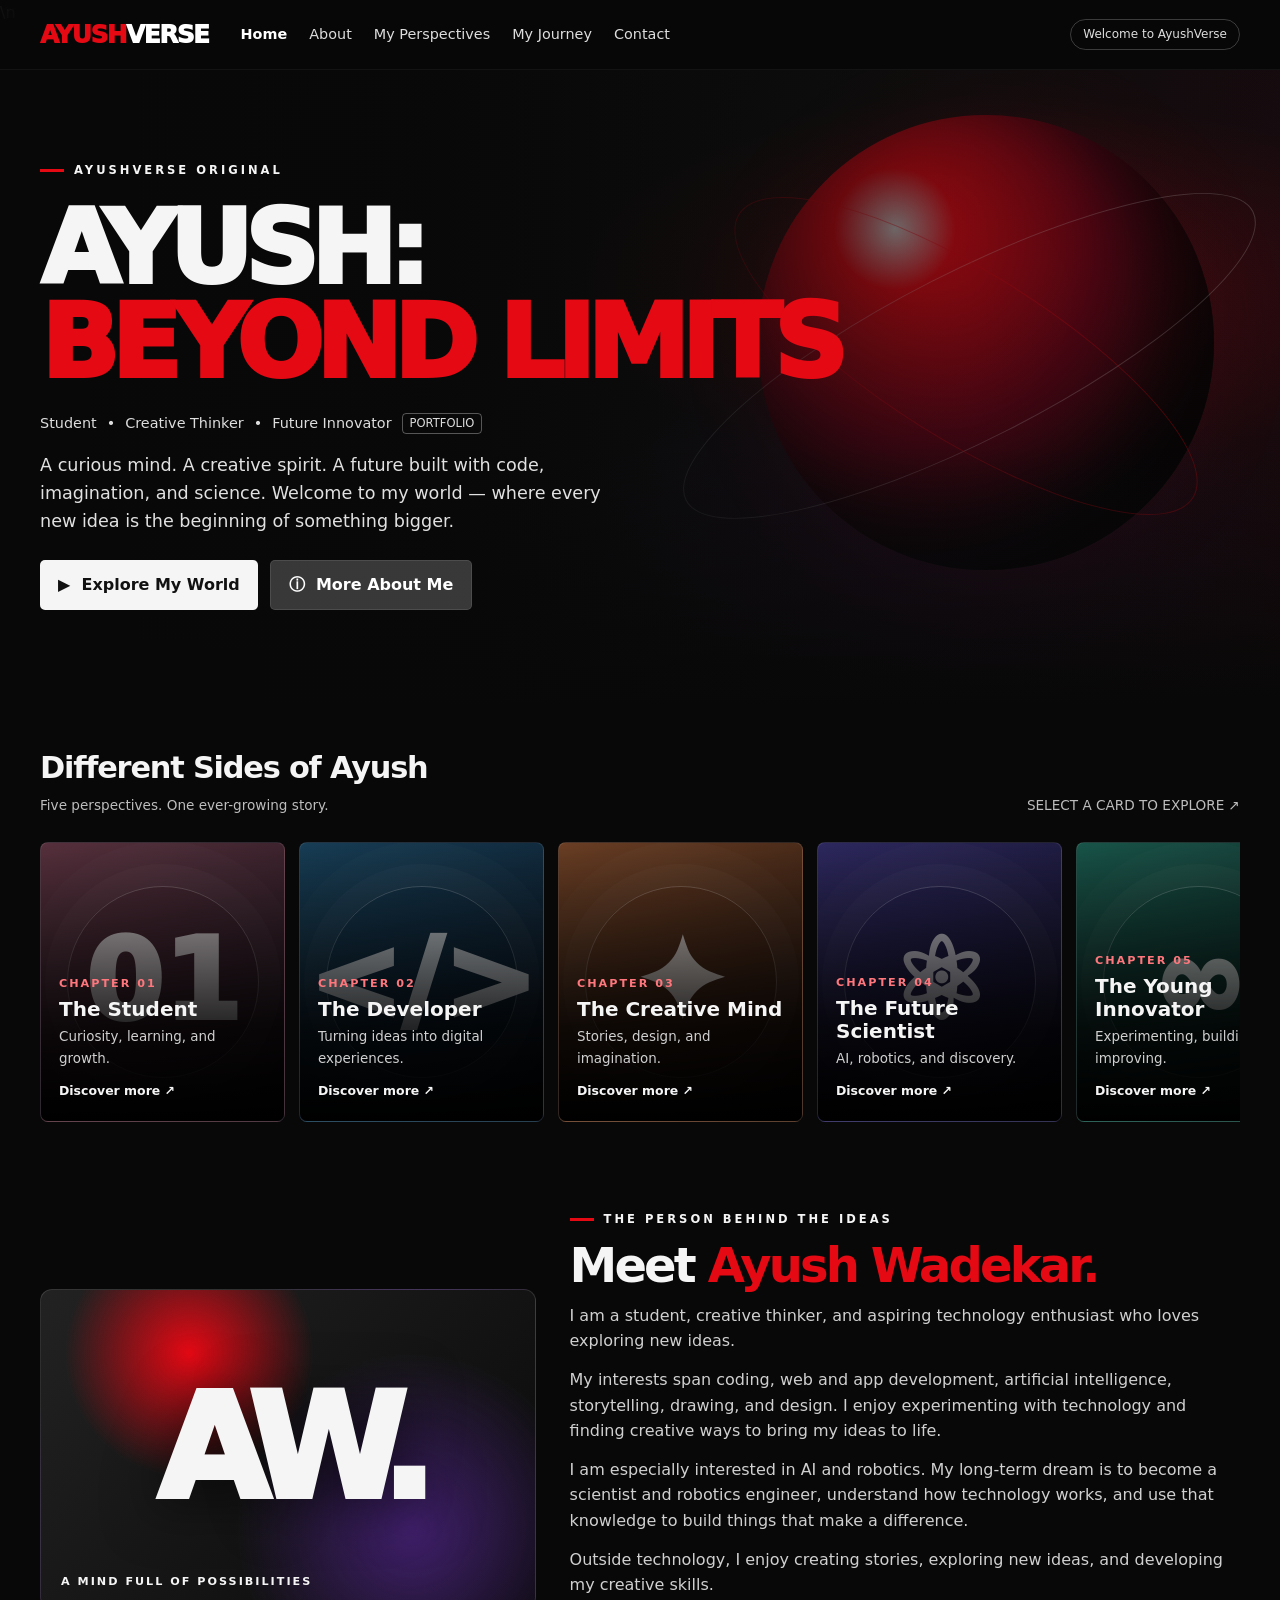
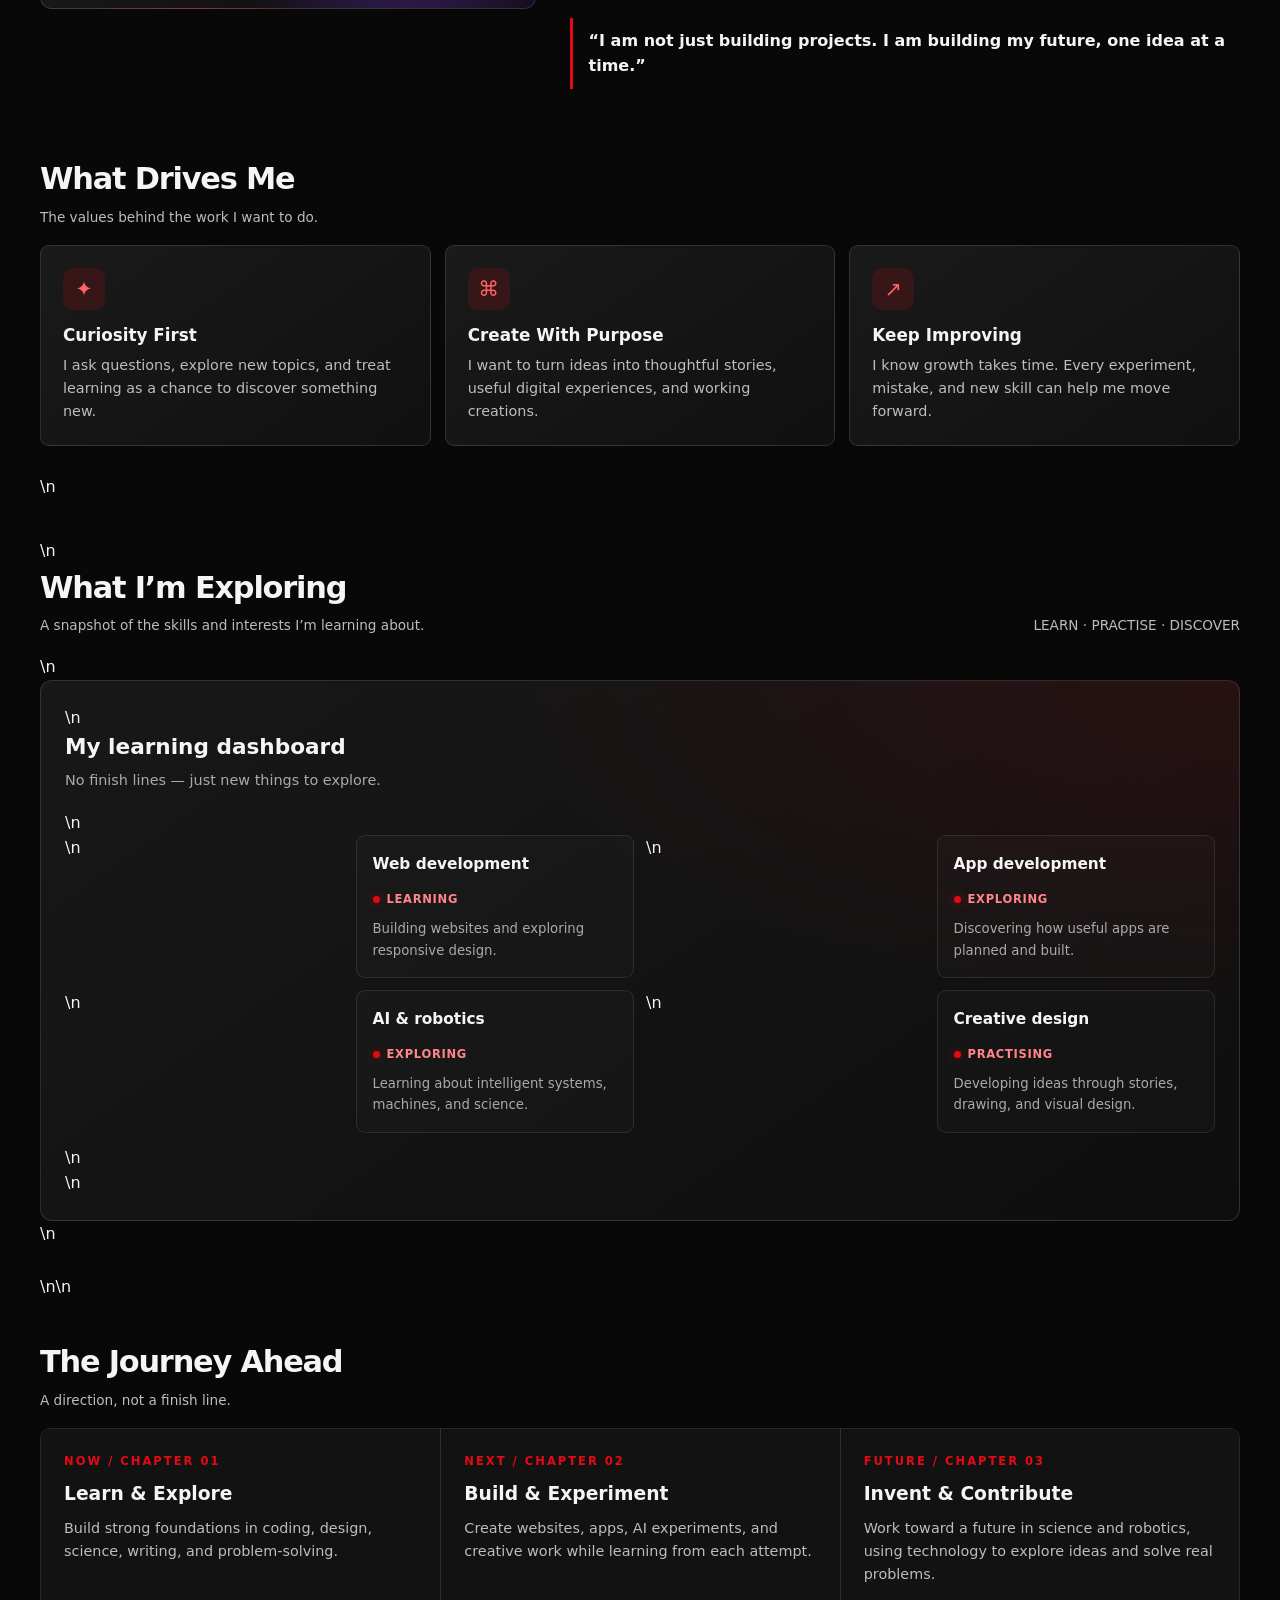
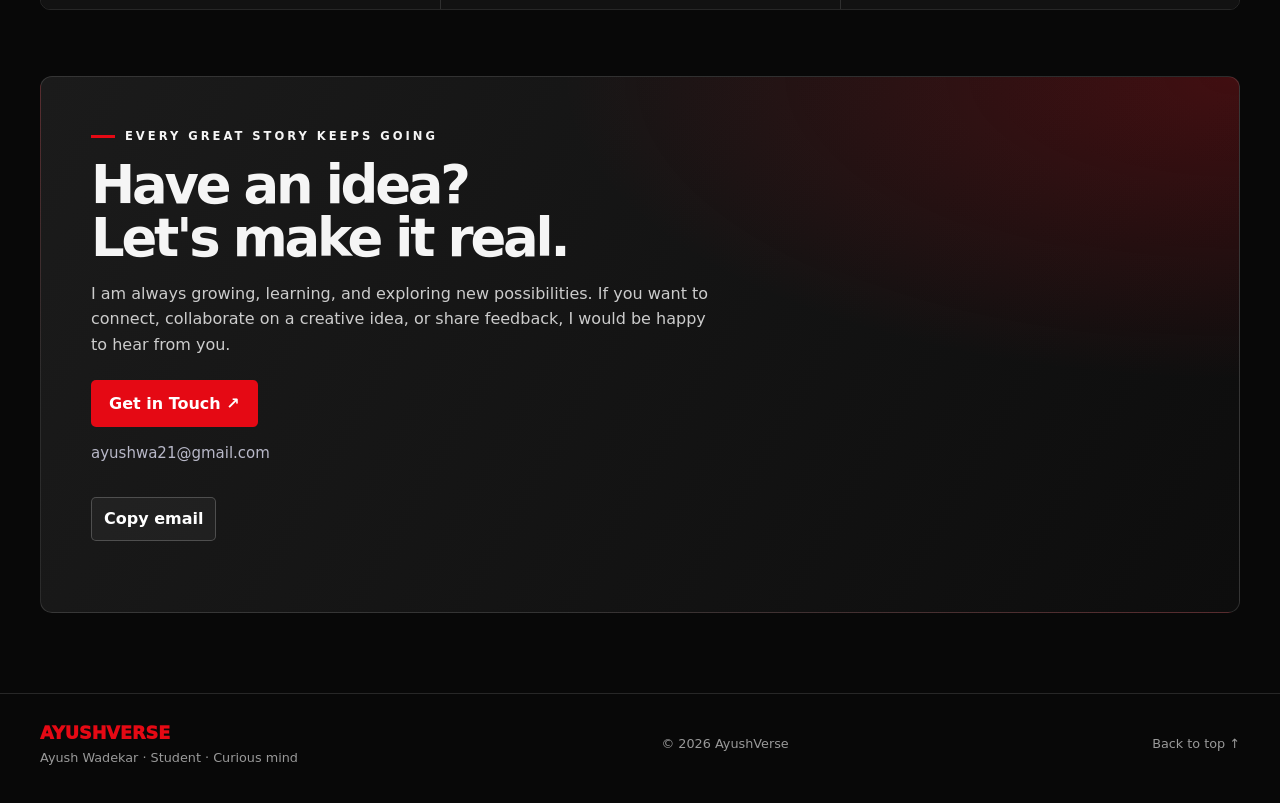
==== commit 83498b92: "Load shared AyushVerse interactions on homepage" ====
--- a/AyushVerse_Portfolio/AyushVerse_Portfolio/index.html
+++ b/AyushVerse_Portfolio/AyushVerse_Portfolio/index.html
@@ -1085,5 +1085,6 @@
     });
   </script>
 
+  <script src="enhancements.js" defer></script>
 </body>
 </html>
--- a/AyushVerse_Portfolio/AyushVerse_Portfolio/style.css
+++ b/AyushVerse_Portfolio/AyushVerse_Portfolio/style.css
@@ -75,3 +75,4 @@
     animation-delay: 0s;
   }
 }
+\n/* Accessibility: skip the opening animation when requested. */\n.av-skip-intro { position:absolute; z-index:2; right:22px; bottom:22px; border:1px solid #ffffff55; border-radius:30px; background:#111d; color:#fff; padding:9px 15px; font:inherit; font-size:.8rem; font-weight:700; cursor:pointer; }\n.av-skip-intro:hover { background:#e50914; border-color:#e50914; }\n
--- a/AyushVerse_Portfolio/AyushVerse_Portfolio/enhancements.css
+++ b/AyushVerse_Portfolio/AyushVerse_Portfolio/enhancements.css
@@ -0,0 +1,60 @@
+/* AYUSHVERSE — lightweight shared interactions */
+:root { --av-red:#e50914; --av-panel:#151515; }
+html { scroll-padding-top: 88px; }
+body { opacity: 1; transition: opacity .24s ease; }
+body.av-page-leave { opacity: 0; }
+a, button { -webkit-tap-highlight-color: transparent; }
+a:focus-visible, button:focus-visible, [tabindex]:focus-visible { outline:2px solid #ff555d; outline-offset:4px; }
+.av-progress { position:fixed; z-index:10000; inset:0 auto auto 0; height:3px; width:0; background:linear-gradient(90deg,#9f0008,#ff343d); box-shadow:0 0 12px #e5091480; pointer-events:none; }
+.av-top { position:fixed; z-index:40; right:20px; bottom:20px; width:44px; height:44px; border:1px solid #ffffff30; border-radius:50%; background:#171717ed; color:#fff; font-size:1.15rem; cursor:pointer; opacity:0; transform:translateY(8px); pointer-events:none; transition:opacity .2s,transform .2s,border-color .2s; }
+.av-top.visible { opacity:1; transform:none; pointer-events:auto; }
+.av-top:hover { border-color:var(--av-red); color:#ff6b72; }
+.av-spotlight { position:fixed; inset:0; pointer-events:none; z-index:0; opacity:0; background:radial-gradient(360px circle at var(--av-x,50%) var(--av-y,50%),#e5091410,transparent 70%); transition:opacity .25s; }
+@media (hover:hover) and (pointer:fine) { .av-spotlight { opacity:1; } }
+.card, .feature, .value, .step { transition:transform .24s ease,border-color .24s ease,box-shadow .24s ease,background .24s ease; }
+.card:hover, .card:focus-visible { border-color:#e5091480; box-shadow:0 16px 42px #0009,0 0 22px #e5091414; }
+.feature:hover, .value:hover, .step:hover { transform:translateY(-3px); border-color:#e5091460; }
+.av-skip-intro { position:absolute; z-index:2; right:22px; bottom:22px; border:1px solid #ffffff55; border-radius:30px; background:#111d; color:#fff; padding:9px 15px; font:700 .8rem inherit; cursor:pointer; }
+.av-skip-intro:hover { background:#e50914; border-color:#e50914; }
+.av-dashboard { padding:24px; border:1px solid #ffffff20; border-radius:12px; background:radial-gradient(ellipse at 100% 0%,#e509141b,transparent 45%),linear-gradient(145deg,#181818,#0e0e0e); }
+.av-dashboard-head { display:flex; align-items:end; justify-content:space-between; gap:16px; flex-wrap:wrap; margin-bottom:18px; }
+.av-dashboard-head h3 { margin:0; font-size:1.35rem; }
+.av-dashboard-head p { margin:4px 0 0; color:#aaa; font-size:.9rem; }
+.av-status-grid { display:grid; grid-template-columns:repeat(4,minmax(0,1fr)); gap:12px; }
+.av-status { padding:16px; border:1px solid #ffffff18; border-radius:9px; background:#ffffff05; min-width:0; }
+.av-status strong { display:block; margin-bottom:8px; font-size:.96rem; }
+.av-status span { display:inline-flex; align-items:center; gap:7px; color:#ff858a; font-size:.72rem; font-weight:800; text-transform:uppercase; letter-spacing:.7px; }
+.av-status span:before { content:""; width:7px; height:7px; border-radius:50%; background:#e50914; box-shadow:0 0 10px #e5091480; }
+.av-status p { margin:8px 0 0; color:#aaa; font-size:.83rem; }
+.av-journey-detail { margin-top:14px; padding:16px 18px; border-left:3px solid var(--av-red); background:#e509140c; color:#ddd; }
+.av-journey-detail[hidden] { display:none; }
+.step { cursor:pointer; }
+.step:focus-visible { outline:2px solid #e50914; outline-offset:-3px; }
+.av-copy { margin-top:10px; border:1px solid #ffffff35; border-radius:5px; padding:8px 12px; background:#ffffff0a; color:#fff; font-weight:750; cursor:pointer; }
+.av-copy:hover { border-color:#e50914; }
+.av-copy-status { min-height:1.3em; color:#ff858a; font-size:.8rem; margin-top:5px; }
+.av-overlay { position:fixed; z-index:20000; inset:0; display:none; align-items:flex-start; justify-content:center; padding: min(15vh,120px) 18px 24px; background:#000c; backdrop-filter:blur(12px); }
+.av-overlay.open { display:flex; }
+.av-dialog { width:min(640px,100%); max-height:75vh; overflow:auto; border:1px solid #ffffff26; border-radius:13px; background:#121212; box-shadow:0 30px 100px #000b; animation:av-in .18s ease-out; }
+.av-dialog-head { display:flex; align-items:center; gap:12px; padding:18px 20px; border-bottom:1px solid #ffffff18; }
+.av-dialog-head strong { flex:1; font-size:1rem; }
+.av-dialog-head kbd, .av-shortcut { border:1px solid #ffffff24; border-radius:5px; padding:3px 6px; color:#aaa; font-size:.72rem; }
+.av-dialog-close { border:0; background:transparent; color:#ddd; font-size:1.4rem; cursor:pointer; }
+.av-search { display:block; width:100%; padding:17px 20px; border:0; border-bottom:1px solid #ffffff15; outline:none; background:#ffffff04; color:white; font:inherit; }
+.av-command-list { display:grid; gap:5px; padding:10px; }
+.av-command { display:flex; align-items:center; gap:12px; width:100%; padding:12px; border:1px solid transparent; border-radius:7px; background:transparent; color:#eee; text-align:left; cursor:pointer; }
+.av-command:hover,.av-command:focus-visible { background:#e5091417; border-color:#e5091445; outline:none; }
+.av-command .av-command-icon { display:grid; place-items:center; width:34px; height:34px; flex:none; border-radius:7px; background:#e509141c; color:#ff7279; font-weight:900; }
+.av-command small { display:block; color:#999; font-size:.78rem; }
+.av-empty { padding:18px; color:#aaa; text-align:center; }
+.av-terminal-body { padding:20px; color:#ddd; font: .9rem/1.7 ui-monospace,SFMono-Regular,Consolas,monospace; }
+.av-terminal-body p { margin:0 0 10px; }
+.av-terminal-output { color:#c8c8c8; white-space:pre-wrap; }
+.av-terminal-form { display:flex; gap:8px; align-items:center; padding:0 20px 20px; }
+.av-terminal-form label { color:#ff6269; font-family:monospace; }
+.av-terminal-form input { min-width:0; flex:1; border:1px solid #ffffff30; border-radius:5px; padding:10px; background:#050505; color:white; font: .9rem ui-monospace,monospace; }
+.av-terminal-form button { border:0; border-radius:5px; padding:10px 13px; background:#e50914; color:white; font-weight:800; cursor:pointer; }
+@keyframes av-in { from { opacity:0; transform:translateY(8px) scale(.99); } to { opacity:1; transform:none; } }
+@media(max-width:800px) { .av-status-grid { grid-template-columns:repeat(2,minmax(0,1fr)); } .av-spotlight { display:none; } }
+@media(max-width:520px) { .av-status-grid { grid-template-columns:1fr; } .av-dashboard { padding:18px; } .av-top { right:14px; bottom:14px; } .av-dialog-head { padding:15px; } }
+@media(prefers-reduced-motion:reduce) { *,*:before,*:after { scroll-behavior:auto!important; animation-duration:.01ms!important; animation-iteration-count:1!important; transition-duration:.01ms!important; } body { transition:none; } }
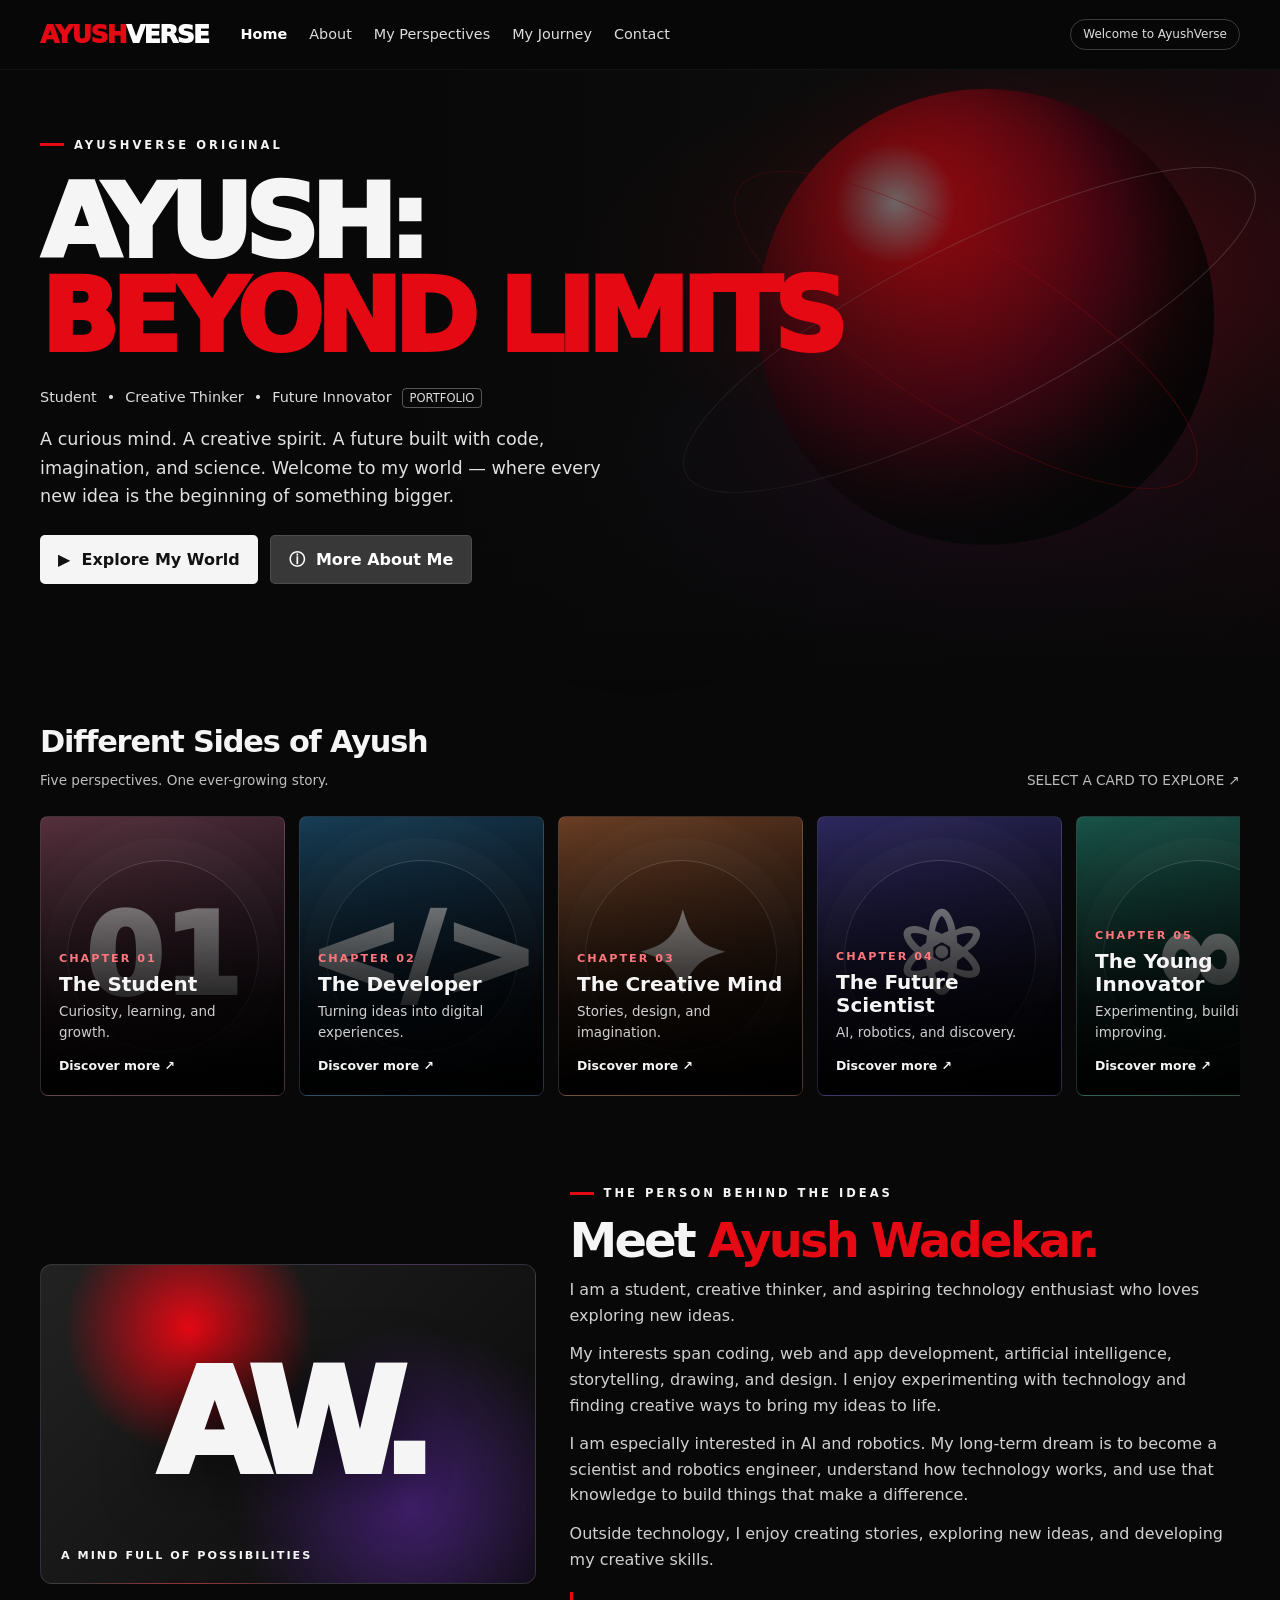
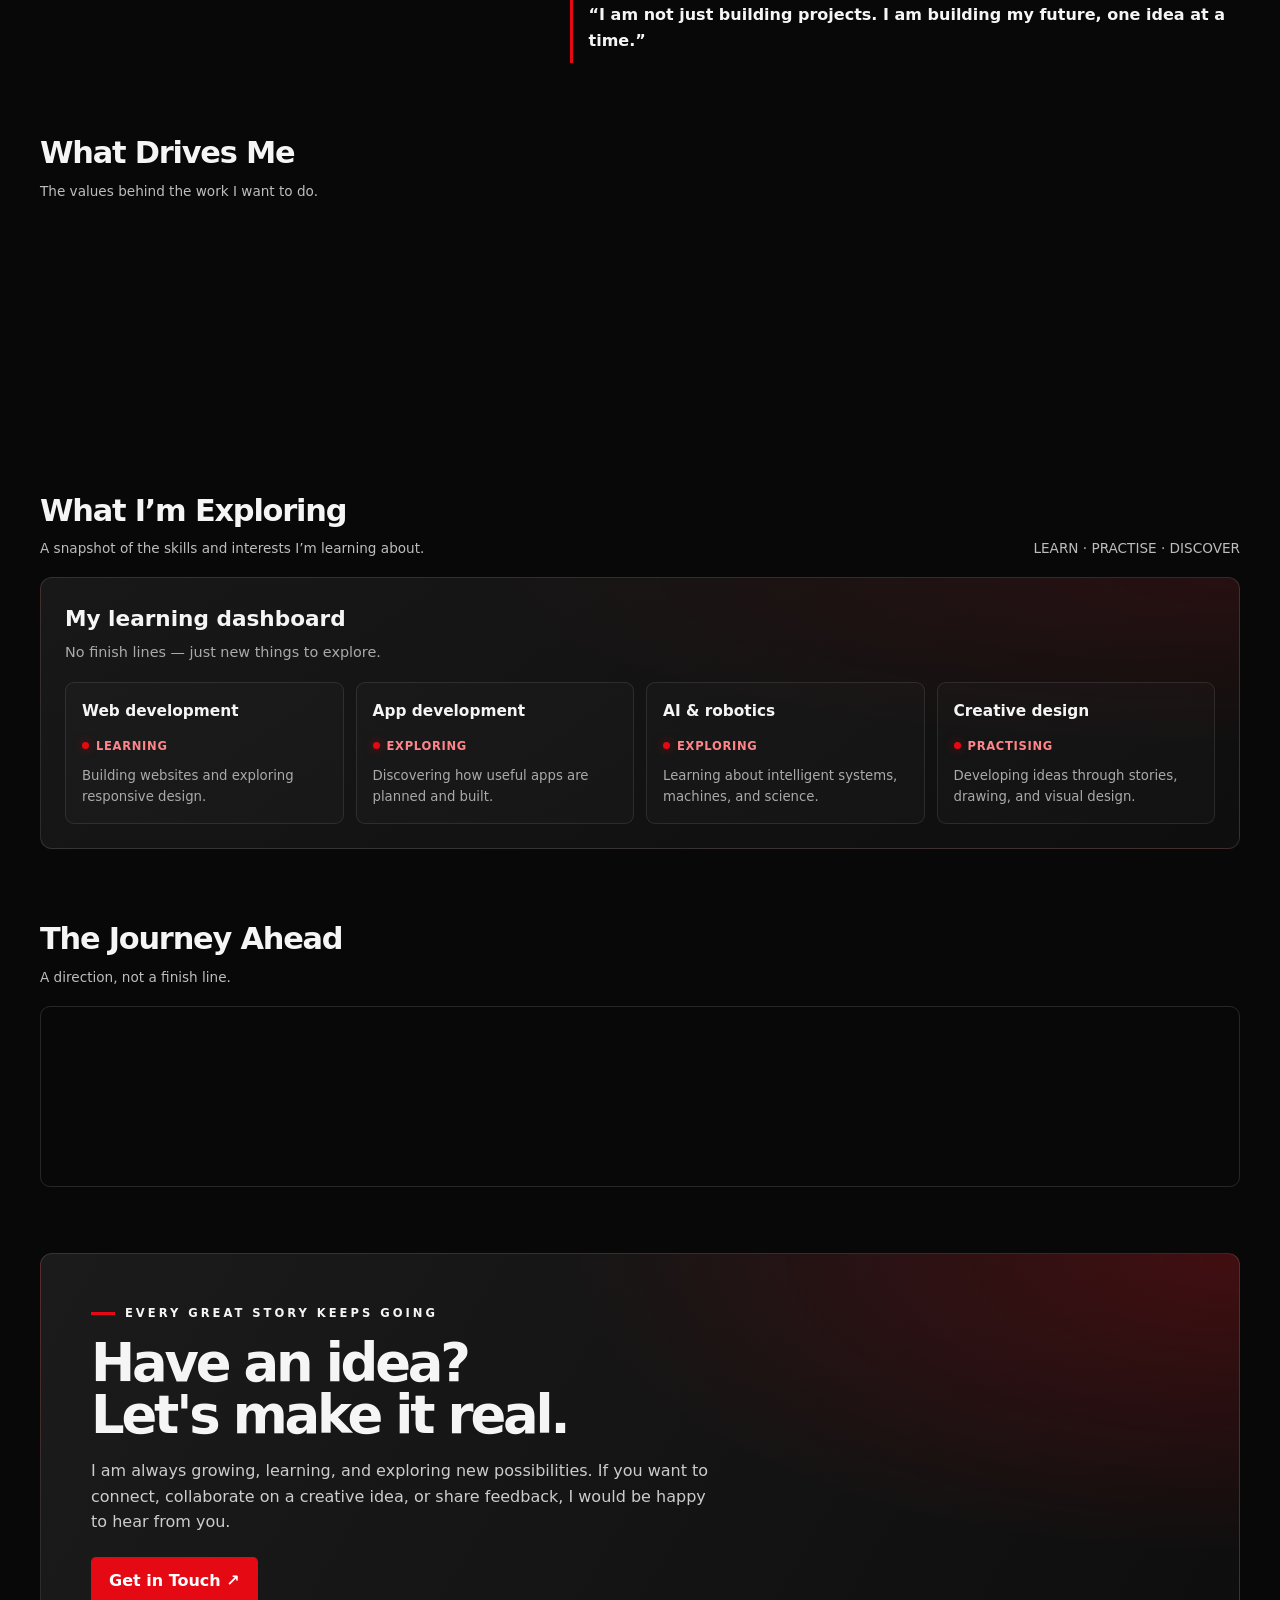
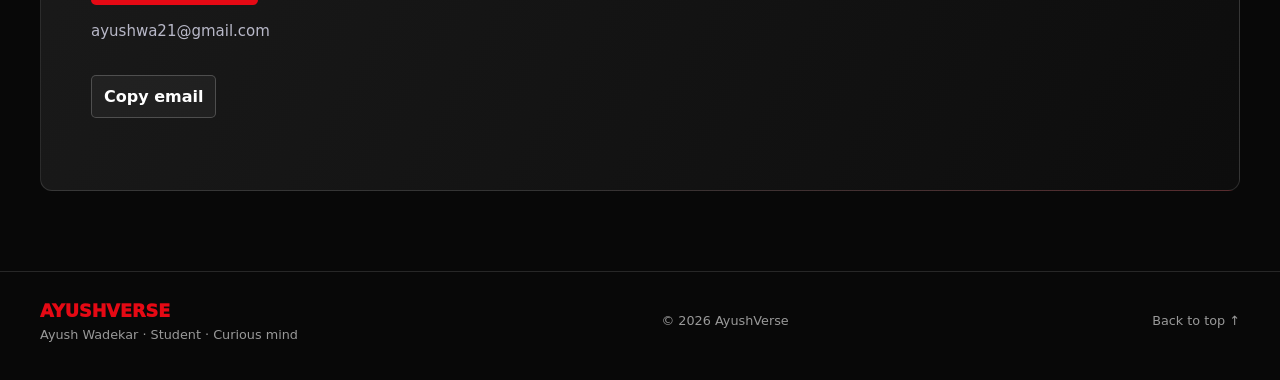
==== commit 98a620af: "Fix visible newline artifacts and duplicate intro control" ====
--- a/AyushVerse_Portfolio/AyushVerse_Portfolio/index.html
+++ b/AyushVerse_Portfolio/AyushVerse_Portfolio/index.html
@@ -10,10 +10,10 @@
   <title>AyushVerse | Ayush: Beyond Limits</title>
 
   <!-- Intro animation stylesheet -->
-  <link rel="stylesheet" href="style.css">\n  <link rel="stylesheet" href="enhancements.css">
+  <link rel="stylesheet" href="style.css">
+  <link rel="stylesheet" href="enhancements.css">
 
   <!-- Intro animation controller -->
-  <script src="script.js" defer></script>
 
   <style>
     :root {
@@ -729,7 +729,8 @@
   <div id="intro-screen" aria-label="AyushVerse intro">
     <div class="intro-glow"></div>
     <div class="intro-mark">A</div>
-    <div class="intro-name">AYUSHVERSE</div>\n    <button class="av-skip-intro" type="button">Skip intro ↗</button>
+    <div class="intro-name">AYUSHVERSE</div>
+
   </div>
 
   <!-- NAVIGATION -->
@@ -952,7 +953,21 @@
         </div>
       </section>
 
-      <!-- LEARNING DASHBOARD -->\n      <section class="section reveal" id="learning-dashboard">\n        <div class="heading"><div><h2>What I’m Exploring</h2><p>A snapshot of the skills and interests I’m learning about.</p></div><p>LEARN · PRACTISE · DISCOVER</p></div>\n        <div class="av-dashboard">\n          <div class="av-dashboard-head"><div><h3>My learning dashboard</h3><p>No finish lines — just new things to explore.</p></div></div>\n          <div class="av-status-grid">\n            <article class="av-status"><strong>Web development</strong><span>Learning</span><p>Building websites and exploring responsive design.</p></article>\n            <article class="av-status"><strong>App development</strong><span>Exploring</span><p>Discovering how useful apps are planned and built.</p></article>\n            <article class="av-status"><strong>AI &amp; robotics</strong><span>Exploring</span><p>Learning about intelligent systems, machines, and science.</p></article>\n            <article class="av-status"><strong>Creative design</strong><span>Practising</span><p>Developing ideas through stories, drawing, and visual design.</p></article>\n          </div>\n        </div>\n      </section>\n\n      <!-- JOURNEY -->
+      <!-- LEARNING DASHBOARD -->
+      <section class="section reveal" id="learning-dashboard">
+        <div class="heading"><div><h2>What I’m Exploring</h2><p>A snapshot of the skills and interests I’m learning about.</p></div><p>LEARN · PRACTISE · DISCOVER</p></div>
+        <div class="av-dashboard">
+          <div class="av-dashboard-head"><div><h3>My learning dashboard</h3><p>No finish lines — just new things to explore.</p></div></div>
+          <div class="av-status-grid">
+            <article class="av-status"><strong>Web development</strong><span>Learning</span><p>Building websites and exploring responsive design.</p></article>
+            <article class="av-status"><strong>App development</strong><span>Exploring</span><p>Discovering how useful apps are planned and built.</p></article>
+            <article class="av-status"><strong>AI &amp; robotics</strong><span>Exploring</span><p>Learning about intelligent systems, machines, and science.</p></article>
+            <article class="av-status"><strong>Creative design</strong><span>Practising</span><p>Developing ideas through stories, drawing, and visual design.</p></article>
+          </div>
+        </div>
+      </section>
+
+      <!-- JOURNEY -->
       <section class="section reveal" id="journey">
         <div class="heading">
           <div>
--- a/AyushVerse_Portfolio/AyushVerse_Portfolio/enhancements.css
+++ b/AyushVerse_Portfolio/AyushVerse_Portfolio/enhancements.css
@@ -14,7 +14,7 @@
 .card, .feature, .value, .step { transition:transform .24s ease,border-color .24s ease,box-shadow .24s ease,background .24s ease; }
 .card:hover, .card:focus-visible { border-color:#e5091480; box-shadow:0 16px 42px #0009,0 0 22px #e5091414; }
 .feature:hover, .value:hover, .step:hover { transform:translateY(-3px); border-color:#e5091460; }
-.av-skip-intro { position:absolute; z-index:2; right:22px; bottom:22px; border:1px solid #ffffff55; border-radius:30px; background:#111d; color:#fff; padding:9px 15px; font:700 .8rem inherit; cursor:pointer; }
+.av-reveal { opacity:0; transform:translateY(13px); transition:opacity .55s ease,transform .55s ease; }\n.av-reveal.visible { opacity:1; transform:none; }\n.av-skip-intro { position:absolute; z-index:2; right:22px; bottom:22px; border:1px solid #ffffff55; border-radius:30px; background:#111d; color:#fff; padding:9px 15px; font:inherit; font-size:.8rem; font-weight:700; cursor:pointer; }
 .av-skip-intro:hover { background:#e50914; border-color:#e50914; }
 .av-dashboard { padding:24px; border:1px solid #ffffff20; border-radius:12px; background:radial-gradient(ellipse at 100% 0%,#e509141b,transparent 45%),linear-gradient(145deg,#181818,#0e0e0e); }
 .av-dashboard-head { display:flex; align-items:end; justify-content:space-between; gap:16px; flex-wrap:wrap; margin-bottom:18px; }
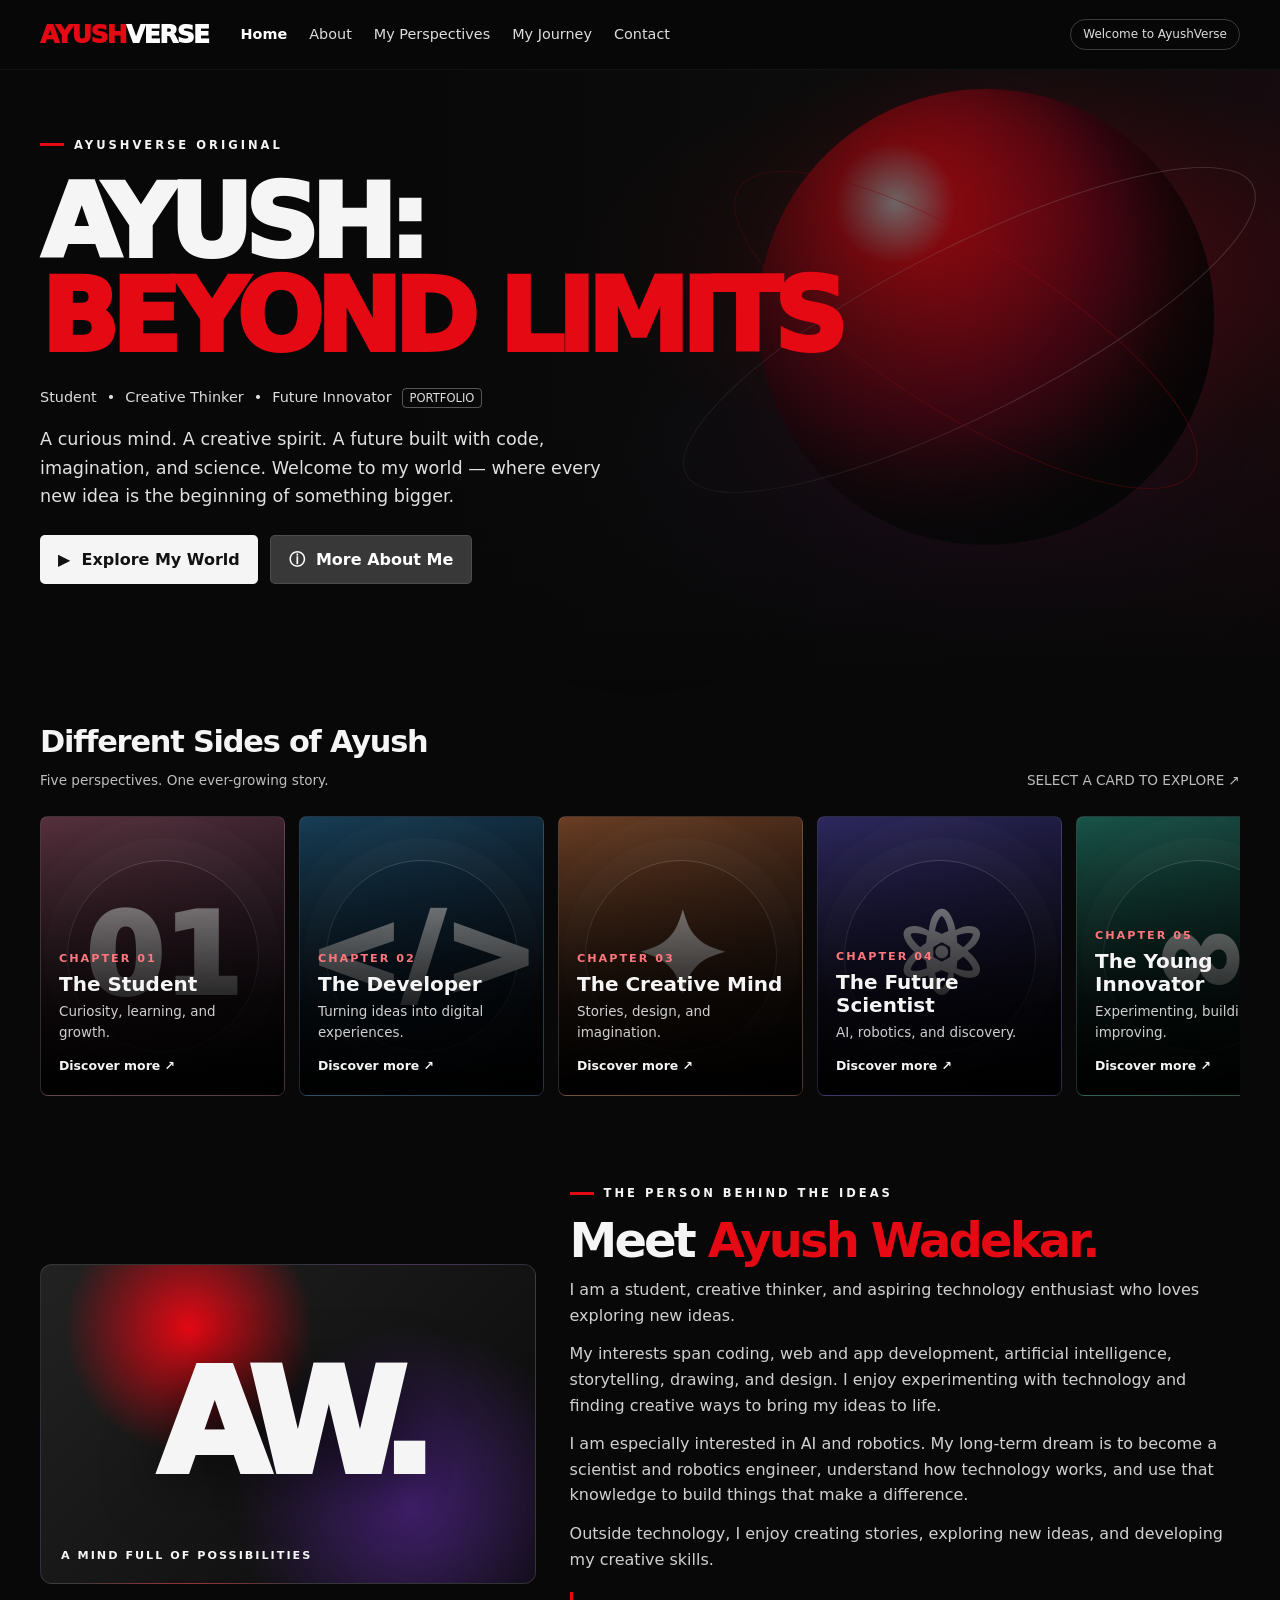
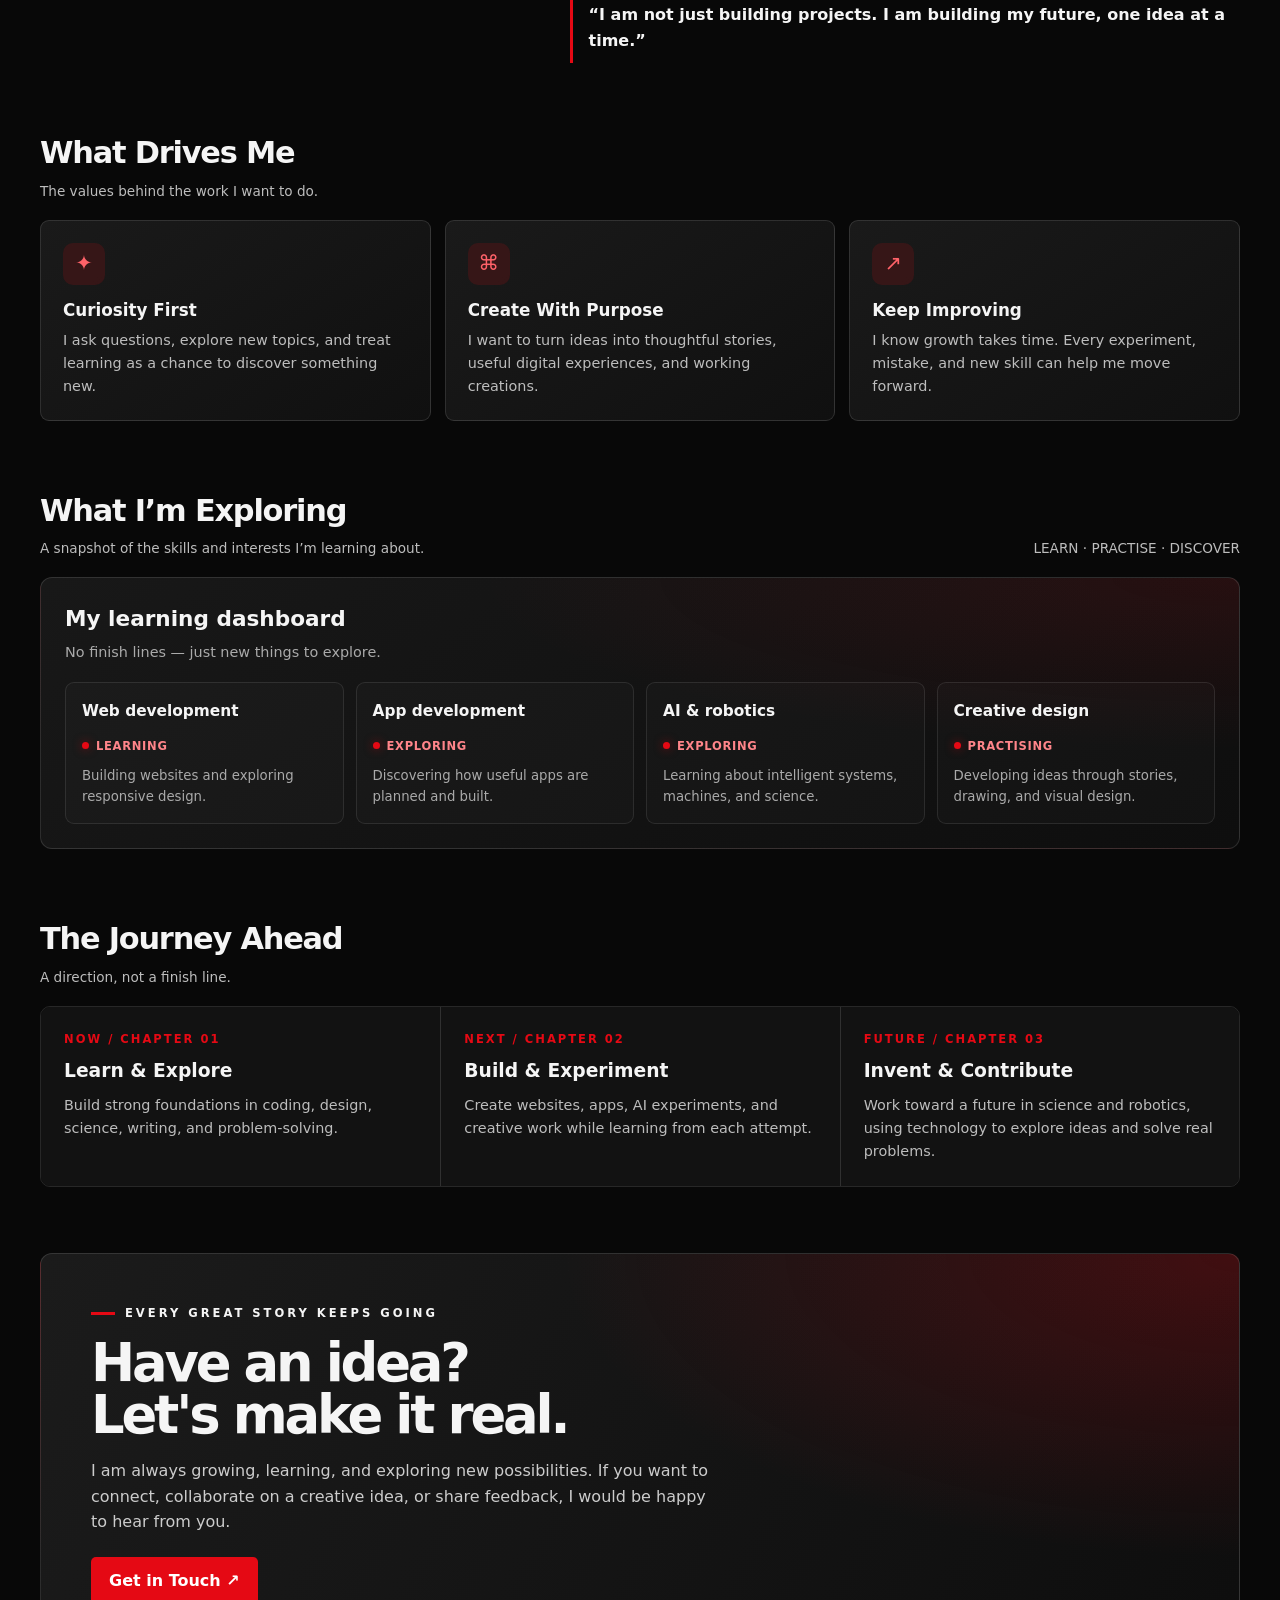
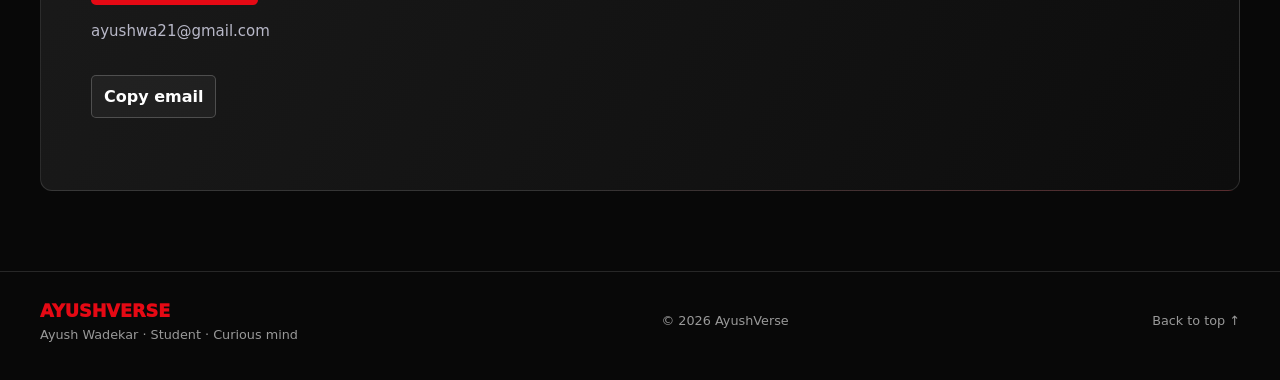
==== commit ee878753: "Bust cached assets and load newline-artifact repair" ====
--- a/AyushVerse_Portfolio/AyushVerse_Portfolio/index.html
+++ b/AyushVerse_Portfolio/AyushVerse_Portfolio/index.html
@@ -10,8 +10,8 @@
   <title>AyushVerse | Ayush: Beyond Limits</title>
 
   <!-- Intro animation stylesheet -->
-  <link rel="stylesheet" href="style.css">
-  <link rel="stylesheet" href="enhancements.css">
+  <link rel="stylesheet" href="style.css?v=20261011-fix2">
+  <link rel="stylesheet" href="enhancements.css?v=20261011-fix2">
 
   <!-- Intro animation controller -->
 
@@ -1100,6 +1100,6 @@
     });
   </script>
 
-  <script src="enhancements.js" defer></script>
+  <script src="enhancements.js?v=20261011-fix2" defer></script>
 </body>
 </html>
--- a/AyushVerse_Portfolio/AyushVerse_Portfolio/style.css
+++ b/AyushVerse_Portfolio/AyushVerse_Portfolio/style.css
@@ -75,4 +75,4 @@
     animation-delay: 0s;
   }
 }
-\n/* Accessibility: skip the opening animation when requested. */\n.av-skip-intro { position:absolute; z-index:2; right:22px; bottom:22px; border:1px solid #ffffff55; border-radius:30px; background:#111d; color:#fff; padding:9px 15px; font:inherit; font-size:.8rem; font-weight:700; cursor:pointer; }\n.av-skip-intro:hover { background:#e50914; border-color:#e50914; }\n+
--- a/AyushVerse_Portfolio/AyushVerse_Portfolio/enhancements.css
+++ b/AyushVerse_Portfolio/AyushVerse_Portfolio/enhancements.css
@@ -14,7 +14,9 @@
 .card, .feature, .value, .step { transition:transform .24s ease,border-color .24s ease,box-shadow .24s ease,background .24s ease; }
 .card:hover, .card:focus-visible { border-color:#e5091480; box-shadow:0 16px 42px #0009,0 0 22px #e5091414; }
 .feature:hover, .value:hover, .step:hover { transform:translateY(-3px); border-color:#e5091460; }
-.av-reveal { opacity:0; transform:translateY(13px); transition:opacity .55s ease,transform .55s ease; }\n.av-reveal.visible { opacity:1; transform:none; }\n.av-skip-intro { position:absolute; z-index:2; right:22px; bottom:22px; border:1px solid #ffffff55; border-radius:30px; background:#111d; color:#fff; padding:9px 15px; font:inherit; font-size:.8rem; font-weight:700; cursor:pointer; }
+.av-reveal { opacity:0; transform:translateY(13px); transition:opacity .55s ease,transform .55s ease; }
+.av-reveal.visible { opacity:1; transform:none; }
+.av-skip-intro { position:absolute; z-index:2; right:22px; bottom:22px; border:1px solid #ffffff55; border-radius:30px; background:#111d; color:#fff; padding:9px 15px; font:inherit; font-size:.8rem; font-weight:700; cursor:pointer; }
 .av-skip-intro:hover { background:#e50914; border-color:#e50914; }
 .av-dashboard { padding:24px; border:1px solid #ffffff20; border-radius:12px; background:radial-gradient(ellipse at 100% 0%,#e509141b,transparent 45%),linear-gradient(145deg,#181818,#0e0e0e); }
 .av-dashboard-head { display:flex; align-items:end; justify-content:space-between; gap:16px; flex-wrap:wrap; margin-bottom:18px; }
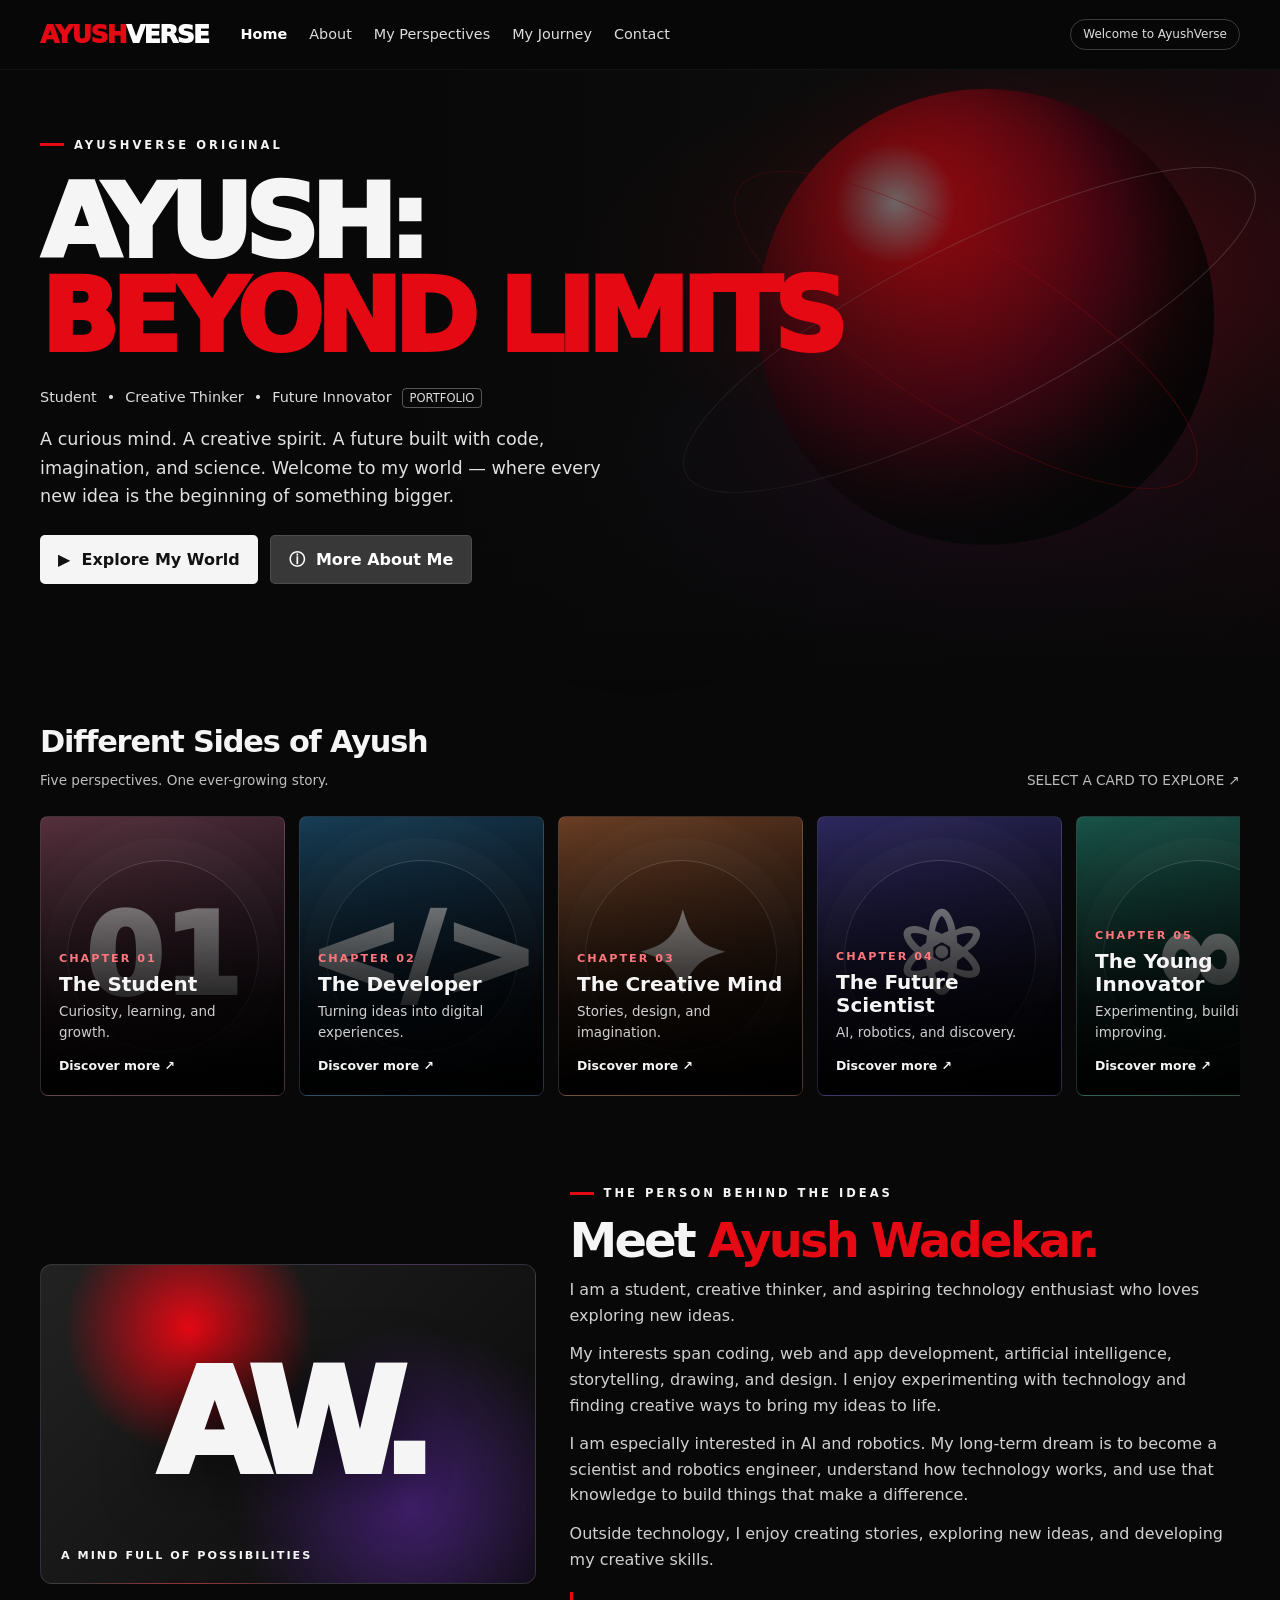
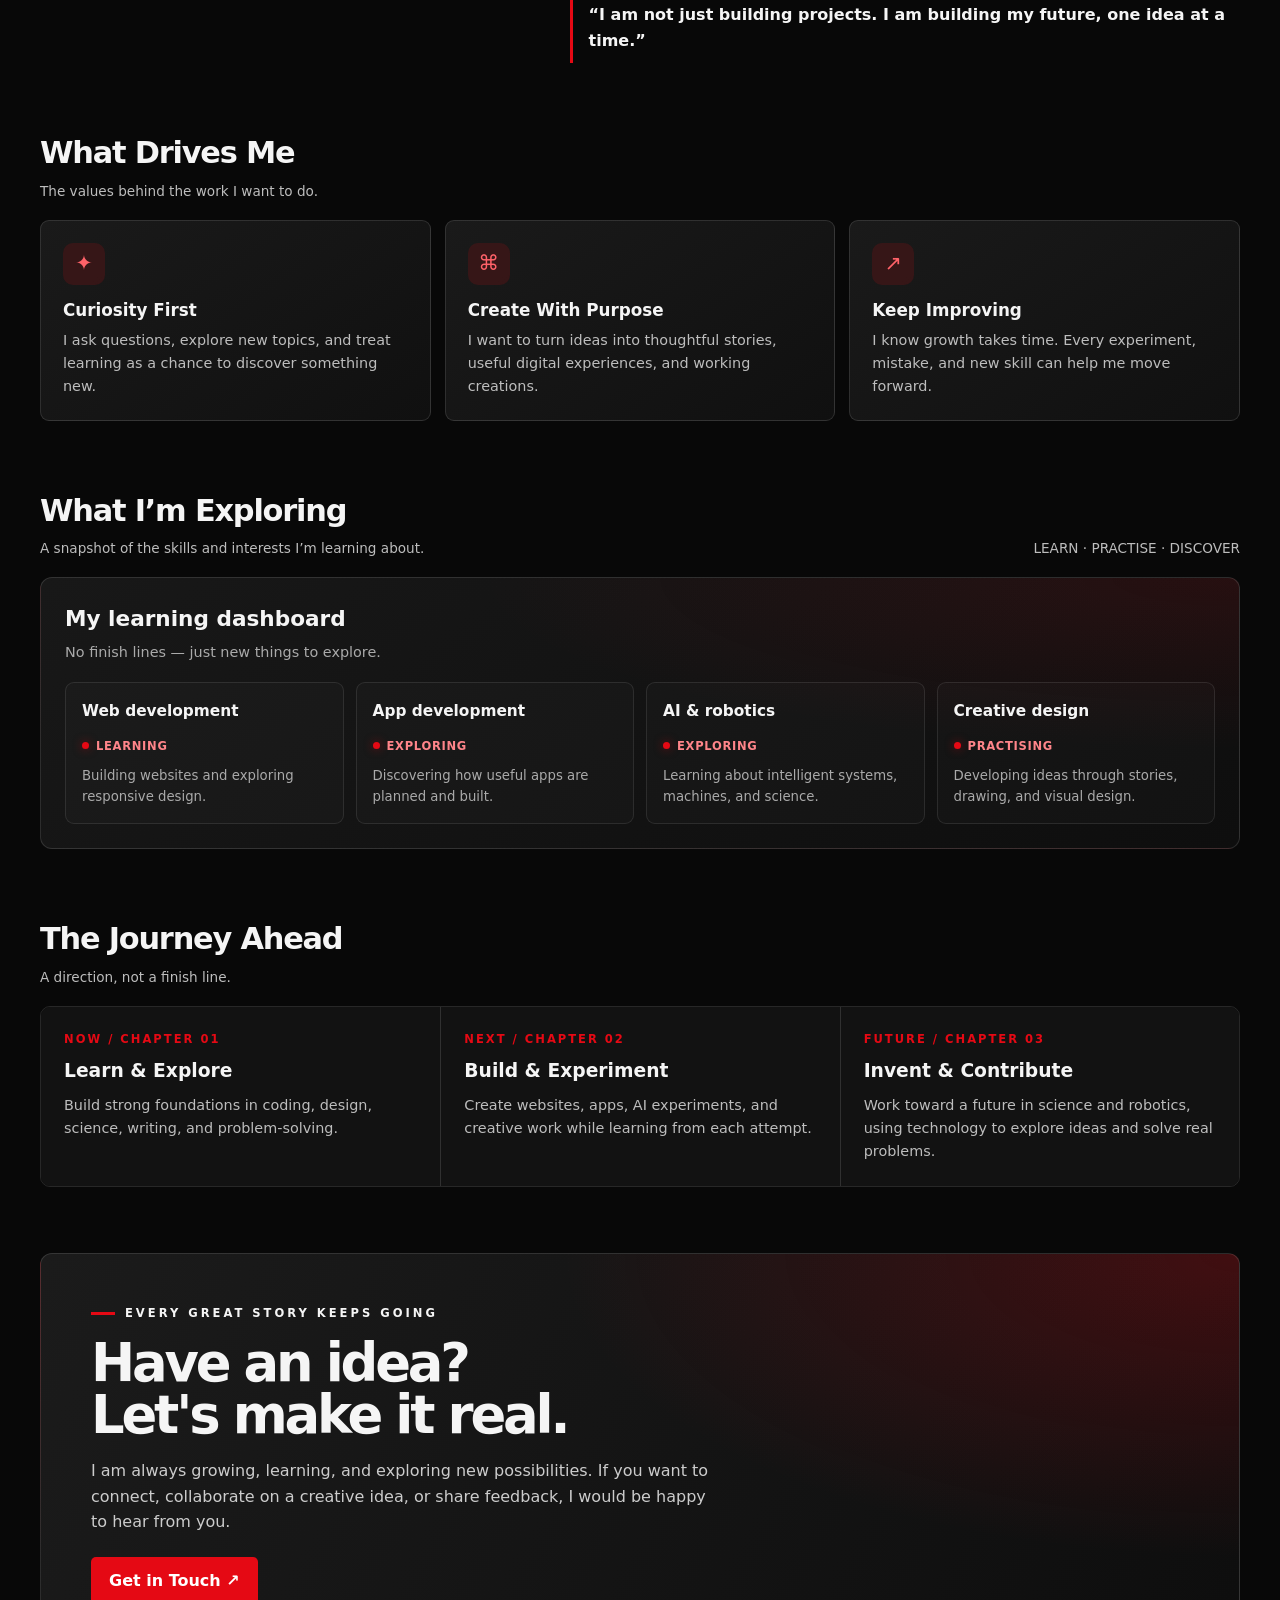
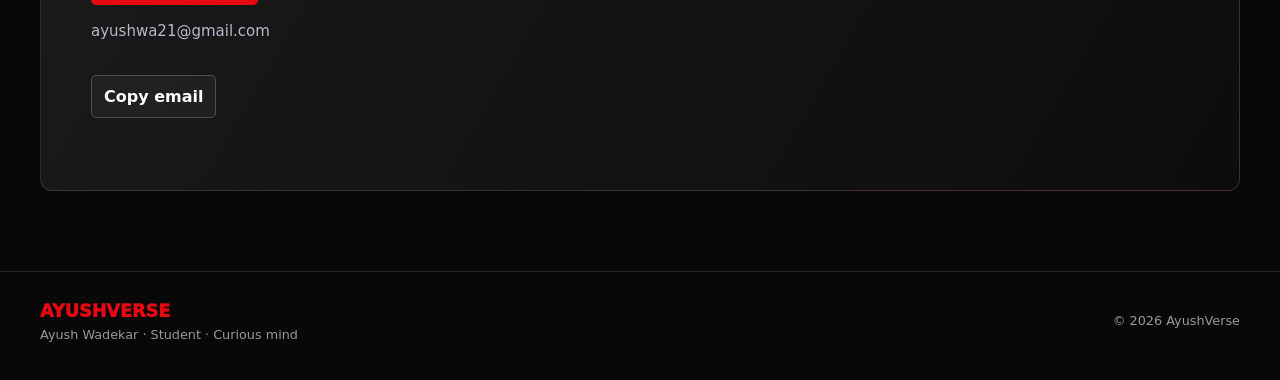
==== commit d99595cb: "Remove footer Back to Top link" ====
--- a/AyushVerse_Portfolio/AyushVerse_Portfolio/index.html
+++ b/AyushVerse_Portfolio/AyushVerse_Portfolio/index.html
@@ -10,8 +10,8 @@
   <title>AyushVerse | Ayush: Beyond Limits</title>
 
   <!-- Intro animation stylesheet -->
-  <link rel="stylesheet" href="style.css?v=20261011-fix2">
-  <link rel="stylesheet" href="enhancements.css?v=20261011-fix2">
+  <link rel="stylesheet" href="style.css?v=20261015-fix3">
+  <link rel="stylesheet" href="enhancements.css?v=20261015-fix3">
 
   <!-- Intro animation controller -->
 
@@ -1047,8 +1047,6 @@
       </div>
 
       <div>© <span id="year"></span> AyushVerse</div>
-
-      <a href="#home">Back to top ↑</a>
     </div>
   </footer>
 
@@ -1100,6 +1098,6 @@
     });
   </script>
 
-  <script src="enhancements.js?v=20261011-fix2" defer></script>
+  <script src="enhancements.js?v=20261015-fix3" defer></script>
 </body>
 </html>
--- a/AyushVerse_Portfolio/AyushVerse_Portfolio/enhancements.css
+++ b/AyushVerse_Portfolio/AyushVerse_Portfolio/enhancements.css
@@ -60,3 +60,10 @@
 @media(max-width:800px) { .av-status-grid { grid-template-columns:repeat(2,minmax(0,1fr)); } .av-spotlight { display:none; } }
 @media(max-width:520px) { .av-status-grid { grid-template-columns:1fr; } .av-dashboard { padding:18px; } .av-top { right:14px; bottom:14px; } .av-dialog-head { padding:15px; } }
 @media(prefers-reduced-motion:reduce) { *,*:before,*:after { scroll-behavior:auto!important; animation-duration:.01ms!important; animation-iteration-count:1!important; transition-duration:.01ms!important; } body { transition:none; } }
+/* Keep dashboard labels visually separated even if other styles override defaults. */
+.av-status { display:block; }
+.av-status strong { display:block !important; margin-bottom:8px; }
+.av-status span { display:inline-flex !important; margin-top:2px; }
+
+/* Fail open: never leave portfolio content invisible if scroll observers fail. */
+.av-reveal { opacity:1 !important; transform:none !important; }
